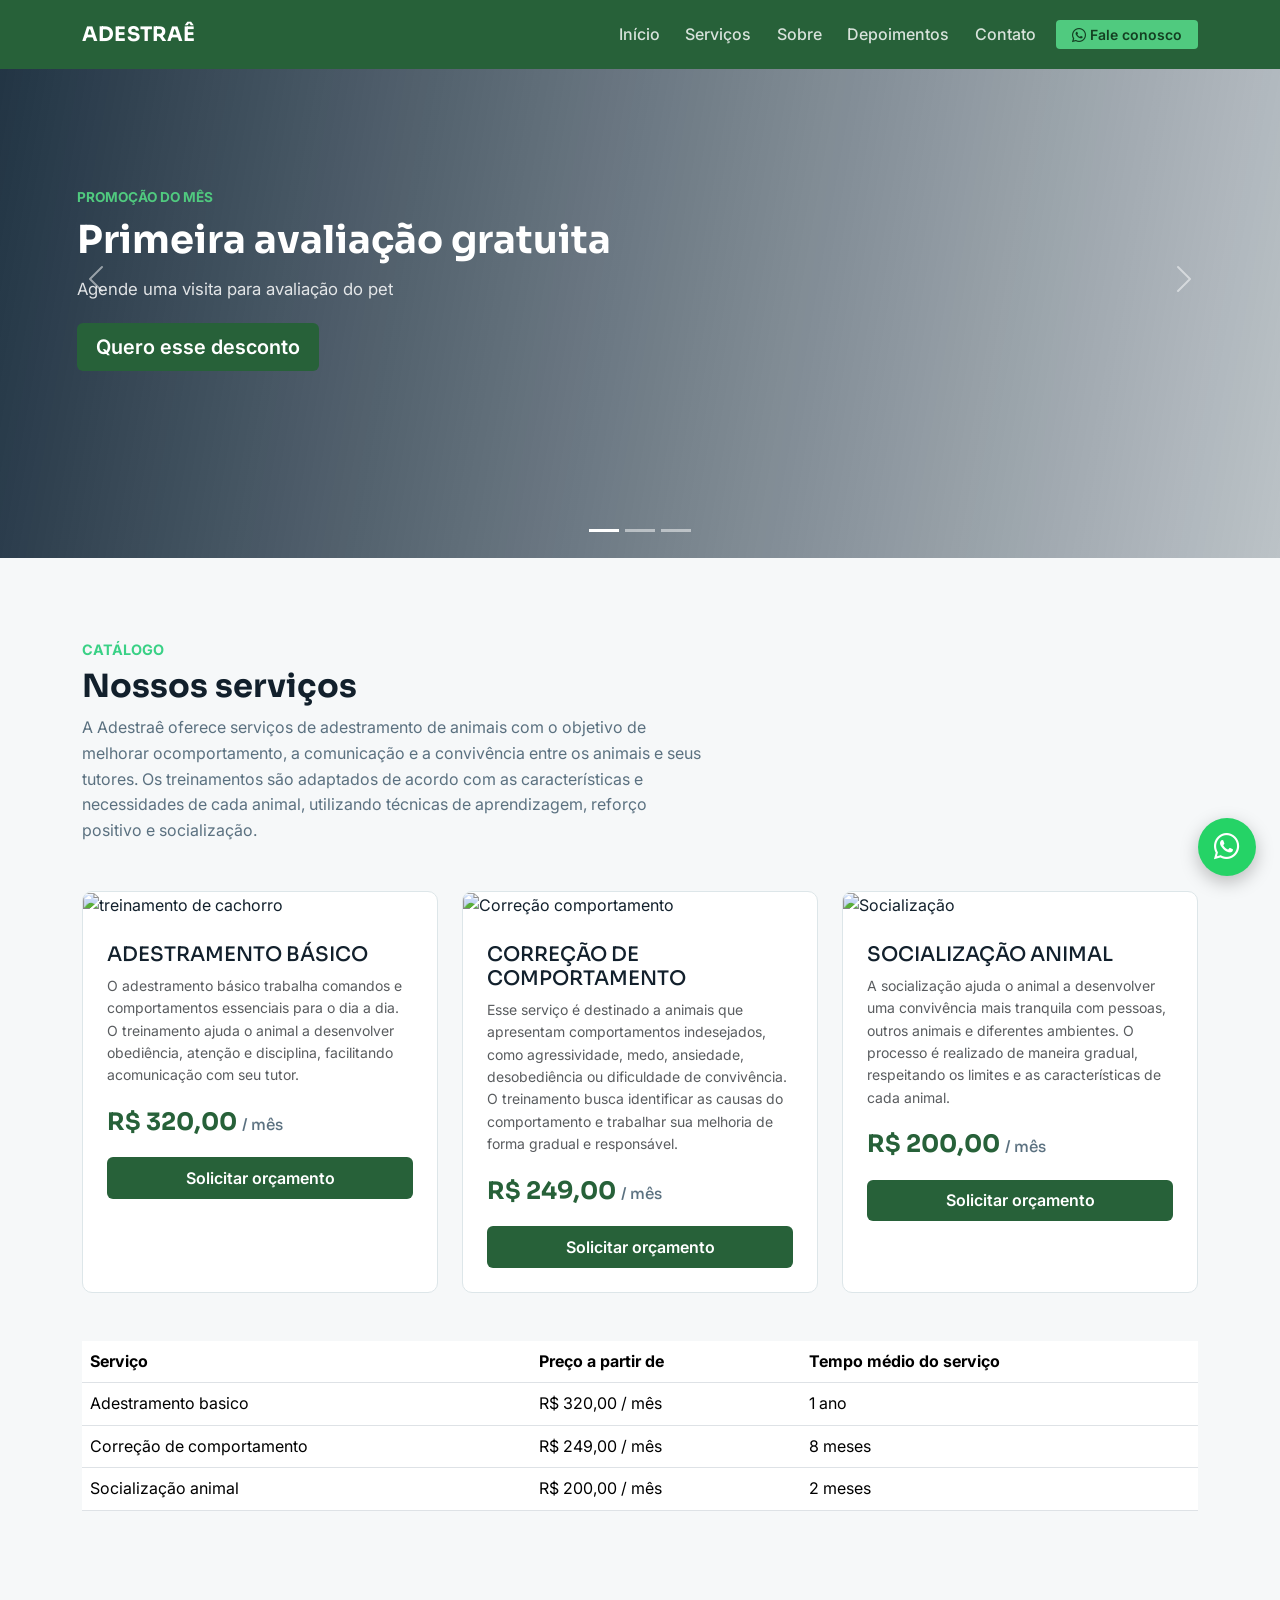
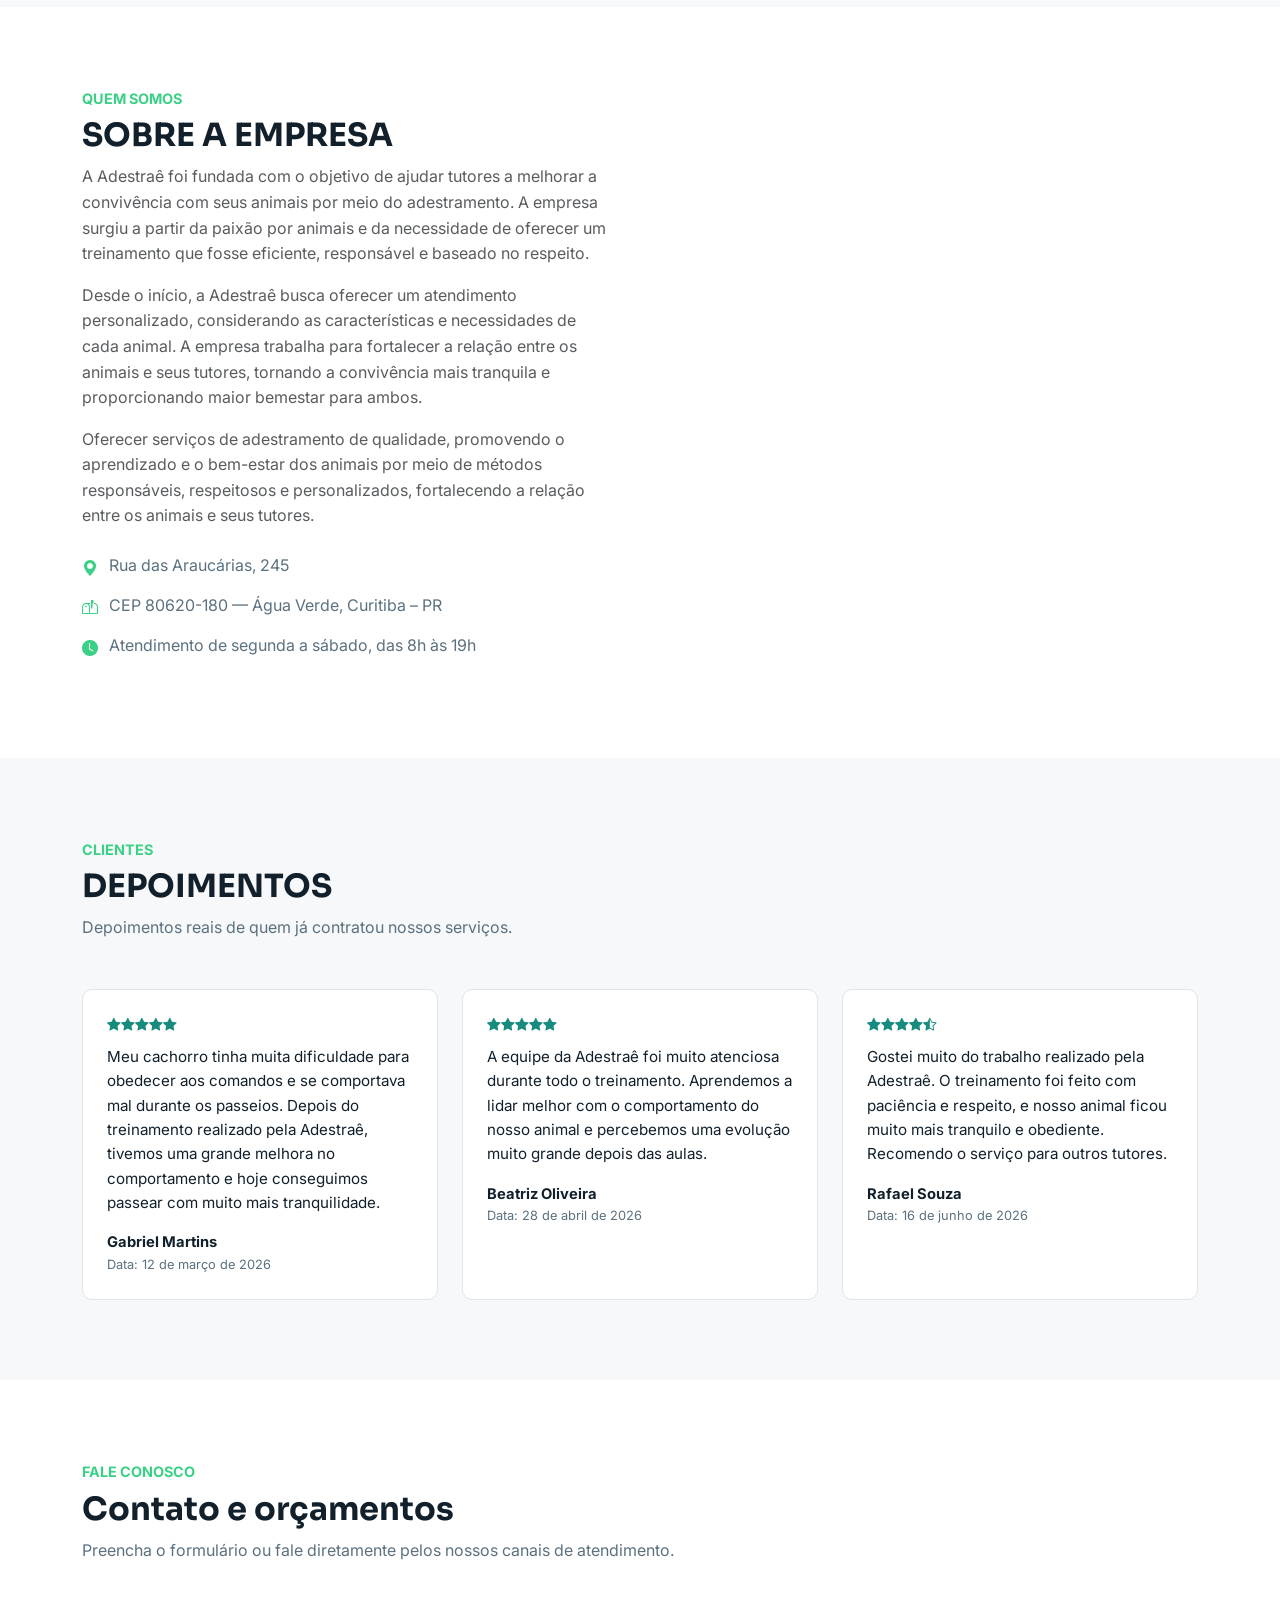
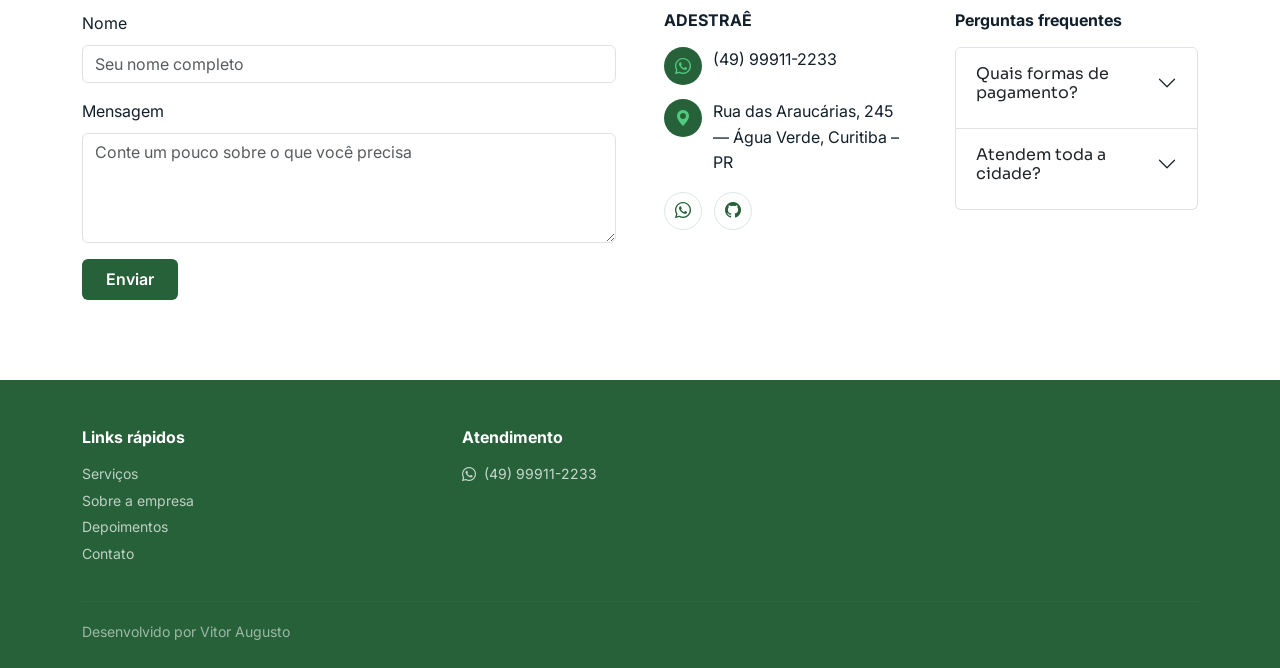
==== index.html @ 9574a6ac "Add files via upload" ====
<!DOCTYPE html>
<html lang="pt-BR">
<head>
<meta charset="UTF-8">
<meta name="viewport" content="width=device-width, initial-scale=1.0">
<title>ADESTRAÊ</title>

<link rel="preconnect" href="https://fonts.googleapis.com">
<link href="https://fonts.googleapis.com/css2?family=Sora:wght@600;700;800&family=Inter:wght@400;500;600;700&display=swap" rel="stylesheet">

<link href="https://cdn.jsdelivr.net/npm/bootstrap@5.3.3/dist/css/bootstrap.min.css" rel="stylesheet">
<link rel="stylesheet" href="https://cdn.jsdelivr.net/npm/bootstrap-icons@1.11.3/font/bootstrap-icons.css">
<link rel="stylesheet" href="style.css">
</head>
<body>

<!-- NAVBAR -->
<nav class="navbar navbar-expand-lg navbar-dark ct-navbar fixed-top">
  <div class="container">
    <a class="navbar-brand" href="index.html#inicio"></span>ADESTRAÊ</a>
    <button class="navbar-toggler" type="button" data-bs-toggle="collapse" data-bs-target="#ctNav">
      <span class="navbar-toggler-icon"></span>
    </button>
    <div class="collapse navbar-collapse" id="ctNav">
      <ul class="navbar-nav ms-auto align-items-lg-center gap-lg-1">
        <li class="nav-item"><a class="nav-link" href="index.html#inicio">Início</a></li>
        <li class="nav-item"><a class="nav-link" href="index.html#servicos">Serviços</a></li>
        <li class="nav-item"><a class="nav-link" href="index.html#sobre">Sobre</a></li>
        <li class="nav-item"><a class="nav-link" href="index.html#depoimentos">Depoimentos</a></li>
        <li class="nav-item"><a class="nav-link" href="index.html#contato">Contato</a></li>
        <li class="nav-item ms-lg-2 mt-2 mt-lg-0">
          <a class="btn btn-whats btn-sm px-3" target="_blank" rel="noopener"
             href="https://wa.me/5549999112233?text=Ol%C3%A1%2C%20vim%20pelo%20site%20e%20gostaria%20de%20um%20or%C3%A7amento">
             <i class="bi bi-whatsapp me-1"></i>Fale conosco
          </a>
        </li>
      </ul>
    </div>
  </div>
</nav>

<!-- CARROSSEL -->
<header id="inicio">
  <div id="ctCarousel" class="carousel slide ct-carousel" data-bs-ride="carousel">
    <div class="carousel-indicators">
      <button type="button" data-bs-target="#ctCarousel" data-bs-slide-to="0" class="active"></button>
      <button type="button" data-bs-target="#ctCarousel" data-bs-slide-to="1"></button>
      <button type="button" data-bs-target="#ctCarousel" data-bs-slide-to="2"></button>
    </div>
    <div class="carousel-inner">
      <div class="carousel-item active" style="background-image:url('imagens/01-promo.jpg');">
        <div class="container">
          <div class="carousel-caption">
            <div class="ct-eyebrow">PROMOÇÃO DO MÊS</div>
            <h2>Primeira avaliação gratuita</h2>
            <p>Agende uma visita para avaliação do pet</p>
            <a href="servico1.html" class="btn btn-ct-primary btn-lg">Quero esse desconto</a>
          </div>
        </div>
      </div>
      <div class="carousel-item" style="background-image:url('imagens/layout2.jpeg');">
        <div class="container">
          <div class="carousel-caption">
            <div class="ct-eyebrow">TREINAMENTO</div>
            <h2>Transforme a convivência com seu cão</h2>
            <p>Treinamento comportamental para cães de todas as idades, com métodos positivos e resultados duradouros.</p>
            <a href="servico2.html" class="btn btn-ct-primary btn-lg">Ver detalhes</a>
          </div>
        </div>
      </div>
      <div class="carousel-item" style="background-image:url('imagens/01-dog.jpeg');">
        <div class="container">
          <div class="carousel-caption">
            <div class="ct-eyebrow">ADESTRAMENTO</div>
            <h2>Cão calmo, dono tranquilo</h2>
            <p>Aulas individuais ou em grupo, no seu ambiente ou no nosso espaço preparado.</p>
            <a href="servico3.html" class="btn btn-ct-primary btn-lg">Agendar manutenção</a>
          </div>
        </div>
      </div>
    </div>
    <button class="carousel-control-prev" type="button" data-bs-target="#ctCarousel" data-bs-slide="prev">
      <span class="carousel-control-prev-icon"></span>
    </button>
    <button class="carousel-control-next" type="button" data-bs-target="#ctCarousel" data-bs-slide="next">
      <span class="carousel-control-next-icon"></span>
    </button>
  </div>
</header>

<!-- SERVIÇOS -->
<section id="servicos" class="ct-section">
  <div class="container">
    <div class="ct-kicker">CATÁLOGO</div>
    <h2>Nossos serviços</h2>
    <p class="ct-lead mb-5">A Adestraê oferece serviços de adestramento de animais com o objetivo de melhorar ocomportamento, a comunicação e a convivência entre os animais e seus tutores. Os treinamentos são adaptados de acordo com as características e necessidades de cada animal, utilizando técnicas de aprendizagem, reforço positivo e socialização.
                        </p>

    <div class="row g-4">
      <div class="col-md-4">
        <div class="ct-service-card">
          <img src="imagens/Imagem4 (1).jpg" alt="treinamento de cachorro">
          <div class="card-body">
            <h3 class="h5">ADESTRAMENTO BÁSICO</h3>
            <p class="text-muted small">O adestramento básico trabalha comandos e comportamentos essenciais para o dia a dia. O treinamento ajuda o animal a desenvolver obediência, atenção e disciplina, facilitando acomunicação com seu tutor.</p>
            <div class="ct-price mb-3">R$ 320,00 <small>/ mês</small></div>
            <a href="servico1.html" class="btn btn-ct-primary w-100">Solicitar orçamento</a>
          </div>
        </div>
      </div>

      <div class="col-md-4">
        <div class="ct-service-card">
          <img src="imagens/01-Imagem9.jpg" alt="Correção comportamento">
          <div class="card-body">
            <h3 class="h5">CORREÇÃO DE COMPORTAMENTO</h3>
            <p class="text-muted small">Esse serviço é destinado a animais que apresentam comportamentos indesejados, como agressividade, medo, ansiedade, desobediência ou dificuldade de convivência. O treinamento busca identificar as causas do comportamento e trabalhar sua melhoria de forma gradual e responsável.</p>
            <div class="ct-price mb-3">R$ 249,00 <small>/ mês</small></div>
            <a href="servico2.html" class="btn btn-ct-primary w-100">Solicitar orçamento</a>
          </div>
        </div>
      </div>

      <div class="col-md-4">
        <div class="ct-service-card">
          <img src="imagens/01-Imagem5.jpg" alt="Socialização">
          <div class="card-body">
            <h3 class="h5">SOCIALIZAÇÃO ANIMAL</h3>
            <p class="text-muted small">A socialização ajuda o animal a desenvolver uma convivência mais tranquila com pessoas, outros animais e diferentes ambientes. O processo é realizado de maneira gradual, respeitando os limites e as características de cada animal.</p>
            <div class="ct-price mb-3">R$ 200,00 <small>/ mês</small></div>
            <a href="servico3.html" class="btn btn-ct-primary w-100">Solicitar orçamento</a>
          </div>
        </div>
      </div>
    </div>

    <!-- PREÇOS -->
    <div class="table-responsive mt-5">
      <table class="table ct-table align-middle">
        <thead>
          <tr>
            <th>Serviço</th>
            <th>Preço a partir de</th>
            <th>Tempo médio do serviço</th>
          </tr>
        </thead>
        <tbody>
          <tr>
            <td>Adestramento basico</td>
            <td>R$ 320,00 / mês</td>
            <td>1 ano</td>
          </tr>
          <tr>
            <td>Correção de comportamento</td>
            <td>R$ 249,00 / mês</td>
            <td>8 meses</td>
          </tr>
          <tr>
            <td>Socialização animal</td>
            <td>R$ 200,00 / mês</td>
            <td>2 meses</td>

          </tr>
        </tbody>
      </table>
    </div>
  </div>
</section>

<!-- SOBRE -->
<section id="sobre" class="ct-section ct-section-alt">
  <div class="container">
    <div class="row g-5 align-items-center">
      <div class="col-lg-6">
        <div class="ct-kicker">QUEM SOMOS</div>
        <h2>SOBRE A EMPRESA</h2>
        <p class="text-muted">A Adestraê foi fundada com o objetivo de ajudar tutores a melhorar a convivência com seus animais por meio do adestramento. A empresa surgiu a partir da paixão por animais e da necessidade de oferecer um treinamento que fosse eficiente, responsável e baseado no respeito.</p>
        <p class="text-muted">Desde o início, a Adestraê busca oferecer um atendimento personalizado, considerando as características e necessidades de cada animal. A empresa trabalha para fortalecer a relação entre os animais e seus tutores, tornando a convivência mais tranquila e proporcionando maior bemestar para ambos.</p>
        <p class="text-muted">Oferecer serviços de adestramento de qualidade, promovendo o aprendizado e o bem-estar dos animais por meio de métodos responsáveis, respeitosos e personalizados, fortalecendo a relação entre os animais e seus tutores.</p>

        <ul class="list-unstyled ct-about-list mt-4">
          <li><i class="bi bi-geo-alt-fill"></i> <span>Rua das Araucárias, 245</span></li>
          <li><i class="bi bi-mailbox-flag"></i> <span>CEP 80620-180 — Água Verde, Curitiba – PR</span></li>
          <li><i class="bi bi-clock-fill"></i> <span>Atendimento de segunda a sábado, das 8h às 19h</span></li>
        </ul>
      </div>
      <div class="col-lg-6">
        <div class="ct-map">
          <iframe
            src="https://www.google.com/maps/embed?pb=!1m17!1m12!1m3!1d1887.4774187269325!2d-49.28646958936481!3d-25.454537708372534!2m3!1f0!2f0!3f0!3m2!1i1024!2i768!4f13.1!3m2!1m1!2s!5e1!3m2!1spt-BR!2sbr!4v1789045581484!5m2!1spt-BR!2sbr"
            allowfullscreen="" loading="lazy" referrerpolicy="no-referrer-when-downgrade"
            title="Localização da ConectaTech no Google Maps"></iframe>
        </div>
      </div>
    </div>
  </div>
</section>

<!-- DEPOIMENTOS -->
<section id="depoimentos" class="ct-section">
  <div class="container">
    <div class="ct-kicker">CLIENTES</div>
    <h2>DEPOIMENTOS</h2>
    <p class="ct-lead mb-5">Depoimentos reais de quem já contratou nossos serviços.</p>

    <div class="row g-4">
      <div class="col-md-4">
        <div class="ct-testimonial">
          <div class="stars"><i class="bi bi-star-fill"></i><i class="bi bi-star-fill"></i><i class="bi bi-star-fill"></i><i class="bi bi-star-fill"></i><i class="bi bi-star-fill"></i></div>
          <p class="ct-quote">Meu cachorro tinha muita dificuldade para obedecer aos comandos e se comportava mal durante os passeios. Depois do treinamento realizado pela Adestraê, tivemos uma grande melhora no comportamento e hoje conseguimos passear com muito mais tranquilidade.</p>
          <div class="d-flex align-items-center gap-2 mt-3">
            <div><div class="ct-name">Gabriel Martins</div><div class="ct-role">Data: 12 de março de 2026</div></div>
          </div>
        </div>
      </div>
      <div class="col-md-4">
        <div class="ct-testimonial">
          <div class="stars"><i class="bi bi-star-fill"></i><i class="bi bi-star-fill"></i><i class="bi bi-star-fill"></i><i class="bi bi-star-fill"></i><i class="bi bi-star-fill"></i></div>
          <p class="ct-quote">A equipe da Adestraê foi muito atenciosa durante todo o treinamento. Aprendemos a lidar melhor com o comportamento do nosso animal e percebemos uma evolução muito grande depois das aulas.</p>
          <div class="d-flex align-items-center gap-2 mt-3">
            <div><div class="ct-name">Beatriz Oliveira</div><div class="ct-role">Data: 28 de abril de 2026</div></div>
          </div>
        </div>
      </div>
      <div class="col-md-4">
        <div class="ct-testimonial">
          <div class="stars"><i class="bi bi-star-fill"></i><i class="bi bi-star-fill"></i><i class="bi bi-star-fill"></i><i class="bi bi-star-fill"></i><i class="bi bi-star-half"></i></div>
          <p class="ct-quote">Gostei muito do trabalho realizado pela Adestraê. O treinamento foi feito com paciência e  respeito, e nosso animal ficou muito mais tranquilo e obediente. Recomendo o serviço para outros tutores.</p>
          <div class="d-flex align-items-center gap-2 mt-3">
            <div><div class="ct-name">Rafael Souza</div><div class="ct-role">Data: 16 de junho de 2026</div></div>
          </div>
        </div>
      </div>
</section>

<!-- CONTATO -->
<section id="contato" class="ct-section ct-section-alt">
  <div class="container">
    <div class="ct-kicker">FALE CONOSCO</div>
    <h2>Contato e orçamentos</h2>
    <p class="ct-lead mb-5">Preencha o formulário ou fale diretamente pelos nossos canais de atendimento.</p>

    <div class="row g-5">
      <div class="col-lg-6">
        <form onsubmit="event.preventDefault(); alert('Mensagem enviada! Em breve entraremos em contato.'); this.reset();">
          <div class="mb-3">
            <label for="contatoNome" class="form-label">Nome</label>
            <input type="text" class="form-control" id="contatoNome" placeholder="Seu nome completo" required>
          </div>
          <div class="mb-3">
            <label for="contatoMensagem" class="form-label">Mensagem</label>
            <textarea class="form-control" id="contatoMensagem" rows="4" placeholder="Conte um pouco sobre o que você precisa" required></textarea>
          </div>
          <button type="submit" class="btn btn-ct-primary px-4">Enviar</button>
        </form>
      </div>

      <div class="col-lg-3">
        <h6 class="fw-bold mb-3">ADESTRAÊ</h6>
        <ul class="list-unstyled ct-contact-info">
          <li><i class="bi bi-whatsapp"></i><span>(49) 99911-2233</span></li>
          <li><i class="bi bi-geo-alt-fill"></i><span>Rua das Araucárias, 245 — Água Verde, Curitiba – PR</span></li>
        </ul>
        <div class="ct-social mt-3">
          <a href="https://wa.me/5549999112233" target="_blank" rel="noopener" aria-label="WhatsApp"><i class="bi bi-whatsapp"></i></a>
          <a href="https://github.com/vitorsaugo" target="_blank" rel="noopener" aria-label="GitHub"><i class="bi bi-github"></i></a>
        </div>
      </div>

      <div class="col-lg-3">
        <h6 class="fw-bold mb-3">Perguntas frequentes</h6>
        <div class="accordion ct-accordion" id="faqAccordion">
          <div class="accordion-item">
            <h2 class="accordion-header">
              <button class="accordion-button collapsed" type="button" data-bs-toggle="collapse" data-bs-target="#faq1">
                Quais formas de pagamento?
              </button>
            </h2>
            <div id="faq1" class="accordion-collapse collapse" data-bs-parent="#faqAccordion">
              <div class="accordion-body small">Aceitamos Pix, cartão de débito/crédito e dinheiro.</div>
            </div>
          </div>
          <div class="accordion-item">
            <h2 class="accordion-header">
              <button class="accordion-button collapsed" type="button" data-bs-toggle="collapse" data-bs-target="#faq2">
                Atendem toda a cidade?
              </button>
            </h2>
            <div id="faq2" class="accordion-collapse collapse" data-bs-parent="#faqAccordion">
              <div class="accordion-body small">Atendemos Parana e cidades vizinhas em um raio de até 40 km.</div>
            </div>
          </div>
            </div>
          </div>
        </div>
      </div>
    </div>
  </div>
</section>

<!-- RODAPÉ -->
<footer class="ct-footer">
  <div class="container">
    <div class="row g-4">
      <div class="col-md-4">
        <h6>Links rápidos</h6>
        <p class="small mb-1"><a href="index.html#servicos">Serviços</a></p>
        <p class="small mb-1"><a href="index.html#sobre">Sobre a empresa</a></p>
        <p class="small mb-1"><a href="index.html#depoimentos">Depoimentos</a></p>
        <p class="small mb-1"><a href="index.html#contato">Contato</a></p>
      </div>
      <div class="col-md-4">
        <h6>Atendimento</h6>
        <p class="small mb-1"><i class="bi bi-whatsapp me-2"></i>(49) 99911-2233</p>
      </div>
    </div>
    <hr>
    <div class="d-flex flex-column flex-md-row justify-content-between ct-dev">
      <span>Desenvolvido por Vitor Augusto</span>
    </div>
  </div>
</footer>

<!-- Botão WhatsApp -->
<a class="ct-whats-float" target="_blank" rel="noopener"
   href="https://wa.me/5549999112233?text=Ol%C3%A1%2C%20vim%20pelo%20site%20e%20gostaria%20de%20um%20or%C3%A7amento"
   aria-label="Conversar no WhatsApp">
  <i class="bi bi-whatsapp"></i>
</a>

<script src="https://cdn.jsdelivr.net/npm/bootstrap@5.3.3/dist/js/bootstrap.bundle.min.js"></script>
</body>
</html>
---- style.css ----
/* ===================================================================
   ConectaTech — folha de estilos própria
   Paleta: navy profundo + teal de sinal + âmbar de destaque
   Tipografia: Sora (títulos, geométrica/técnica) + Inter (texto)
=================================================================== */

:root {
  --ct-navy: #276139;
  --ct-navy-2: #123049;
  --ct-teal: #50ca7f;
  --ct-teal-dark: #3ad186;
  --ct-amber: #178C7E;
  --ct-bg: #F6F8F9;
  --ct-ink: #12202C;
  --ct-muted: #5B7180;
  --ct-line: #DDE6E9;
  --ct-radius: 10px;
}

* { scroll-behavior: smooth; }

body {
  font-family: 'Inter', system-ui, sans-serif;
  color: var(--ct-ink);
  background-color: var(--ct-bg);
  line-height: 1.6;
}

h1, h2, h3, h4, .ct-brand, .navbar-brand {
  font-family: 'Sora', system-ui, sans-serif;
}

a { color: var(--ct-teal-dark); }
a:hover { color: var(--ct-teal); }

.ct-container-narrow {
  max-width: 720px;
}

/* ---------- Navbar ---------- */
.ct-navbar {
  background-color: var(--ct-navy);
  padding-top: .85rem;
  padding-bottom: .85rem;
}

.ct-navbar .navbar-brand {
  font-weight: 700;
  color: #fff;
  letter-spacing: .2px;
  font-size: 1.25rem;
}

.ct-navbar .navbar-brand span { color: var(--ct-teal); }

.ct-navbar .nav-link {
  color: rgba(255,255,255,.82);
  font-weight: 500;
  margin-left: .35rem;
}

.ct-navbar .nav-link:hover,
.ct-navbar .nav-link:focus {
  color: #fff;
}

.ct-navbar .btn-whats {
  background-color: var(--ct-teal);
  color:#143f22;
  font-weight: 600;
  border: none;
}

.ct-navbar .btn-whats:hover {
  background-color: var(--ct-amber);
  color:#3ad186;
}


/* ---------- Carousel ---------- */
.ct-carousel .carousel-item {
  height: 62vh;
  min-height: 380px;
  background-size: cover;
  background-position: center;
  position: relative;
}

.ct-carousel .carousel-item::after {
  content: "";
  position: absolute;
  inset: 0;
  background: linear-gradient(100deg, rgba(14,34,51,.92) 0%, rgba(14,34,51,.55) 55%, rgba(14,34,51,.25) 100%);
}

.ct-carousel .carousel-caption {
  text-align: left;
  left: 6%;
  right: auto;
  bottom: auto;
  top: 50%;
  transform: translateY(-50%);
  max-width: 560px;
  z-index: 2;
}

.ct-carousel .carousel-caption .ct-eyebrow {
  color: var(--ct-teal);
  font-weight: 700;
  font-size: .85rem;
  margin-bottom: .5rem;
}

.ct-carousel .carousel-caption h2 {
  font-size: 2.4rem;
  font-weight: 700;
  color: #fff;
  margin-bottom: .8rem;
}

.ct-carousel .carousel-caption p {
  color: rgba(255,255,255,.85);
  font-size: 1.05rem;
  margin-bottom: 1.3rem;
}

/* ---------- Sections ---------- */
.ct-section { padding: 5rem 0; }
.ct-section-alt { background-color: #fff; }

.ct-kicker {
  color: var(--ct-teal-dark);
  font-weight: 700;
  font-size: .9rem;
  margin-bottom: .4rem;
}

.ct-section h2 {
  font-weight: 700;
  font-size: 2rem;
  margin-bottom: .6rem;
}

.ct-section .ct-lead {
  color: var(--ct-muted);
  max-width: 620px;
}

/* ---------- Serviços ---------- */
.ct-service-card {
  border: 1px solid var(--ct-line);
  border-radius: var(--ct-radius);
  overflow: hidden;
  background: #fff;
  height: 100%;
}

.ct-service-card img { height: 210px; object-fit: cover; width: 100%; }

.ct-service-card .card-body { padding: 1.5rem; }

.ct-service-card .ct-price {
  font-family: 'Sora', sans-serif;
  font-size: 1.5rem;
  font-weight: 700;
  color: var(--ct-navy);
}

.ct-service-card .ct-price small {
  font-size: .95rem;
  font-weight: 500;
  color: var(--ct-muted);
}

.btn-ct-primary {
  background-color: var(--ct-navy);
  color: #fff;
  font-weight: 600;
  border: none;
  border-radius: 6px;
  padding: .55rem 1.2rem;
}

.btn-ct-primary:hover { background-color: var(--ct-teal-dark); color: #fff; }

.btn-ct-outline {
  border: 1.5px solid var(--ct-navy);
  color: var(--ct-navy);
  font-weight: 600;
  border-radius: 6px;
}

.btn-ct-outline:hover { background-color: var(--ct-navy); color: #fff; }

/* ---------- Pricing table ---------- */
.ct-table thead { background-color: var(--ct-navy); color: #fff; }
.ct-table td, .ct-table th { vertical-align: middle; }

/* ---------- About ---------- */
.ct-about-list li {
  display: flex;
  gap: .7rem;
  margin-bottom: .7rem;
  color: var(--ct-muted);
}

.ct-about-list i { color: var(--ct-teal-dark); margin-top: .2rem; }

.ct-map iframe {
  width: 100%;
  height: 320px;
  border: 0;
  border-radius: var(--ct-radius);
}

/* ---------- Testimonials ---------- */
.ct-testimonial {
  background: #fff;
  border: 1px solid var(--ct-line);
  border-radius: var(--ct-radius);
  padding: 1.5rem;
  height: 100%;
}

.ct-testimonial .stars { color: var(--ct-amber); font-size: .85rem; margin-bottom: .6rem; }

.ct-testimonial img {
  width: 46px; height: 46px; border-radius: 50%; object-fit: cover;
}

.ct-testimonial p.ct-quote {
  color: var(--ct-ink);
  font-size: .95rem;
  min-height: 90px;
}

.ct-testimonial .ct-name { font-weight: 700; font-size: .92rem; }
.ct-testimonial .ct-role { color: var(--ct-muted); font-size: .8rem; }

/* ---------- Contact ---------- */
.ct-contact-info li {
  display: flex;
  gap: .7rem;
  margin-bottom: .9rem;
}

.ct-contact-info i {
  color: var(--ct-teal);
  background: var(--ct-navy);
  width: 38px; height: 38px;
  border-radius: 50%;
  display: flex; align-items: center; justify-content: center;
  flex-shrink: 0;
}

.ct-social a {
  display: inline-flex; align-items: center; justify-content: center;
  width: 38px; height: 38px;
  border-radius: 50%;
  border: 1.5px solid var(--ct-line);
  color: var(--ct-navy);
  margin-right: .5rem;
}

.ct-social a:hover { background-color: var(--ct-navy); color: #fff; border-color: var(--ct-navy); }

.ct-accordion .accordion-button:not(.collapsed) {
  background-color: rgba(33,184,166,.1);
  color: var(--ct-navy);
}

.ct-accordion .accordion-button:focus { box-shadow: none; }

/* ---------- Footer ---------- */
.ct-footer {
  background-color: var(--ct-navy);
  color: rgba(255,255,255,.75);
  padding: 3rem 0 1.5rem;
}

.ct-footer h6 { color: #fff; font-weight: 700; margin-bottom: 1rem; }
.ct-footer a { color: rgba(255,255,255,.7); text-decoration: none; }
.ct-footer a:hover { color: var(--ct-teal); }
.ct-footer hr { border-color: rgba(255,255,255,.12); margin: 2rem 0 1.2rem; }
.ct-footer .ct-dev { font-size: .88rem; color: rgba(255,255,255,.55); }

/* ---------- WhatsApp float button ---------- */
.ct-whats-float {
  position: fixed;
  bottom: 24px;
  right: 24px;
  width: 58px;
  height: 58px;
  border-radius: 50%;
  background-color: #25D366;
  display: flex;
  align-items: center;
  justify-content: center;
  color: #fff;
  font-size: 1.6rem;
  box-shadow: 0 6px 18px rgba(0,0,0,.25);
  z-index: 1050;
}

.ct-whats-float:hover { color: #fff; transform: translateY(-2px); }

/* ---------- Service detail pages ---------- */
.ct-service-hero {
  background-color: var(--ct-navy);
  color: #fff;
  padding: 3rem 0 2.2rem;
}

.ct-service-hero .breadcrumb { --bs-breadcrumb-divider-color: rgba(255,255,255,.5); }
.ct-service-hero .breadcrumb a { color: rgba(255,255,255,.7); }
.ct-service-hero .breadcrumb-item.active { color: rgba(255,255,255,.9); }

.ct-detail-photos img {
  width: 100%;
  height: 280px;
  object-fit: cover;
  border-radius: var(--ct-radius);
}

.ct-info-table th { width: 45%; color: var(--ct-muted); font-weight: 600; background-color: #fafcfc; }

.ratio-video {
  border-radius: var(--ct-radius);
  overflow: hidden;
}

@media (max-width: 768px) {
  .ct-carousel .carousel-item { height: 72vh; }
  .ct-carousel .carousel-caption h2 { font-size: 1.7rem; }
  .ct-section { padding: 3.2rem 0; }
}
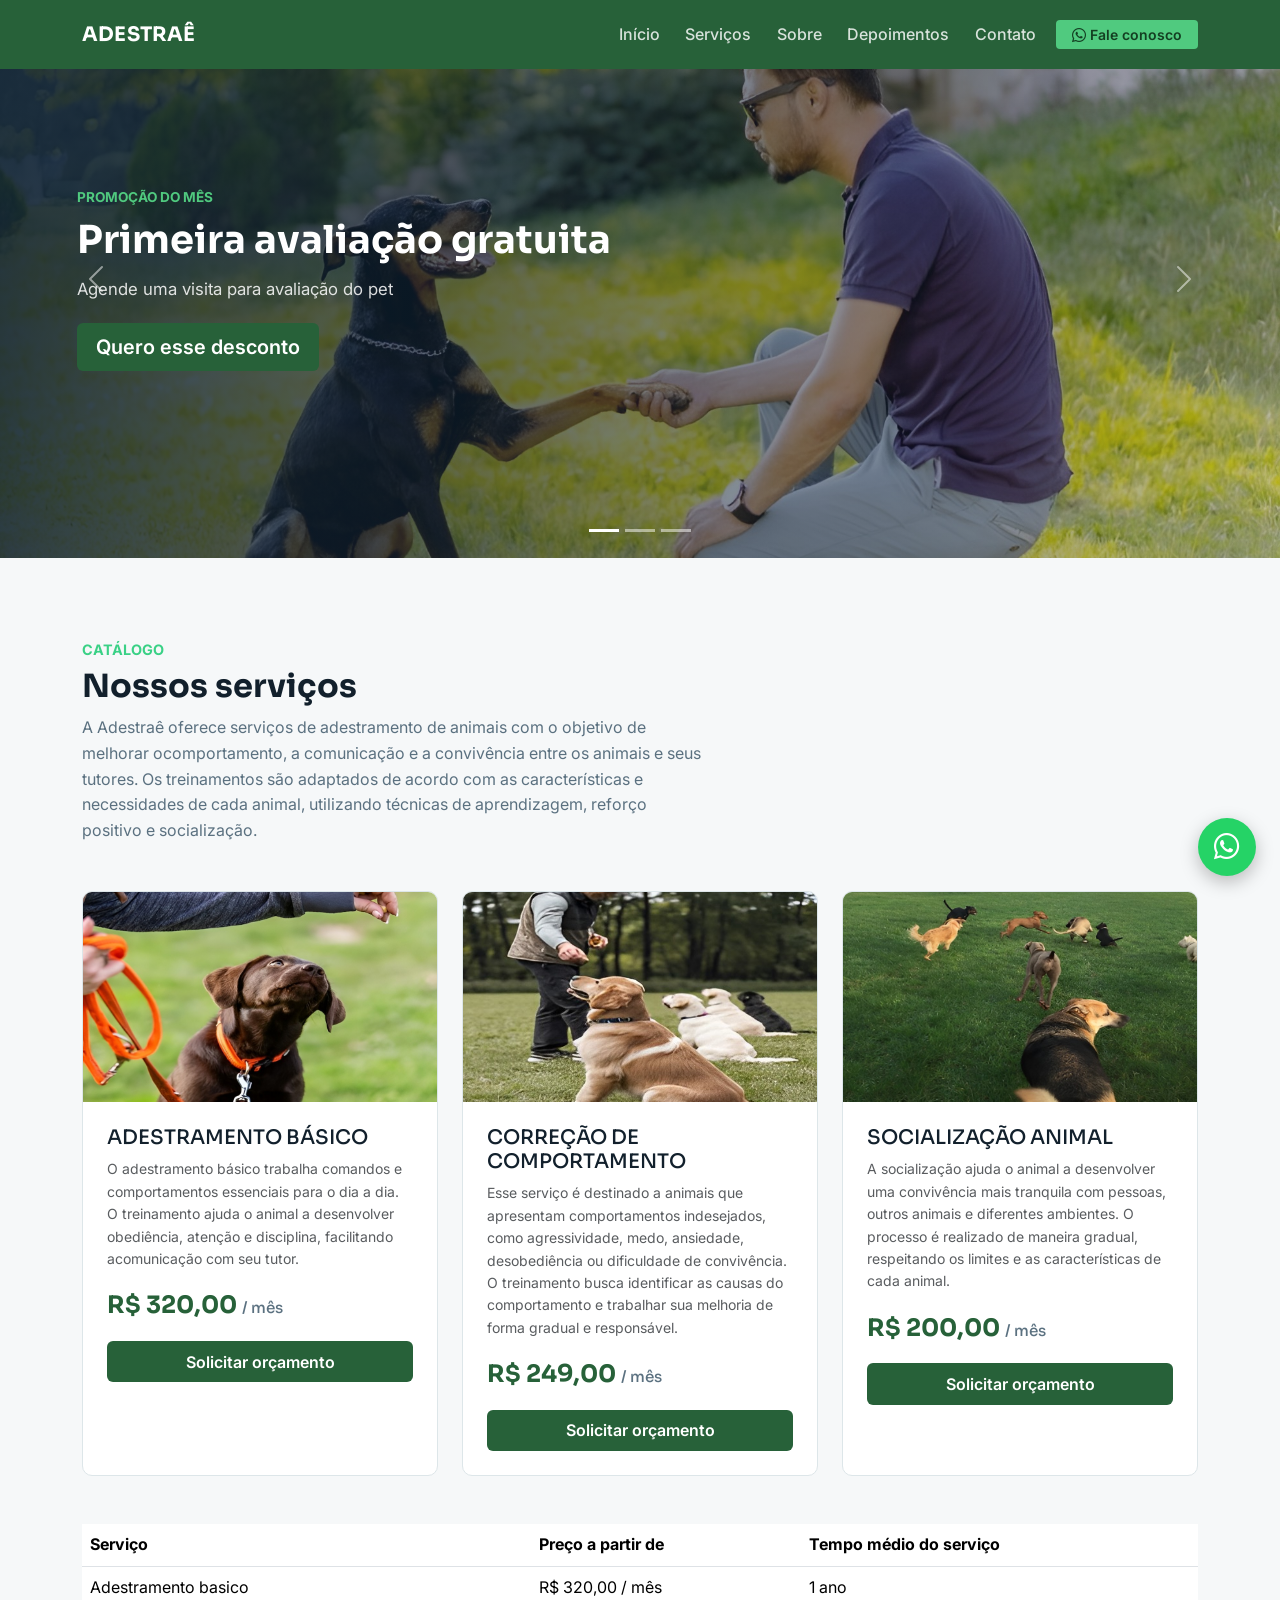
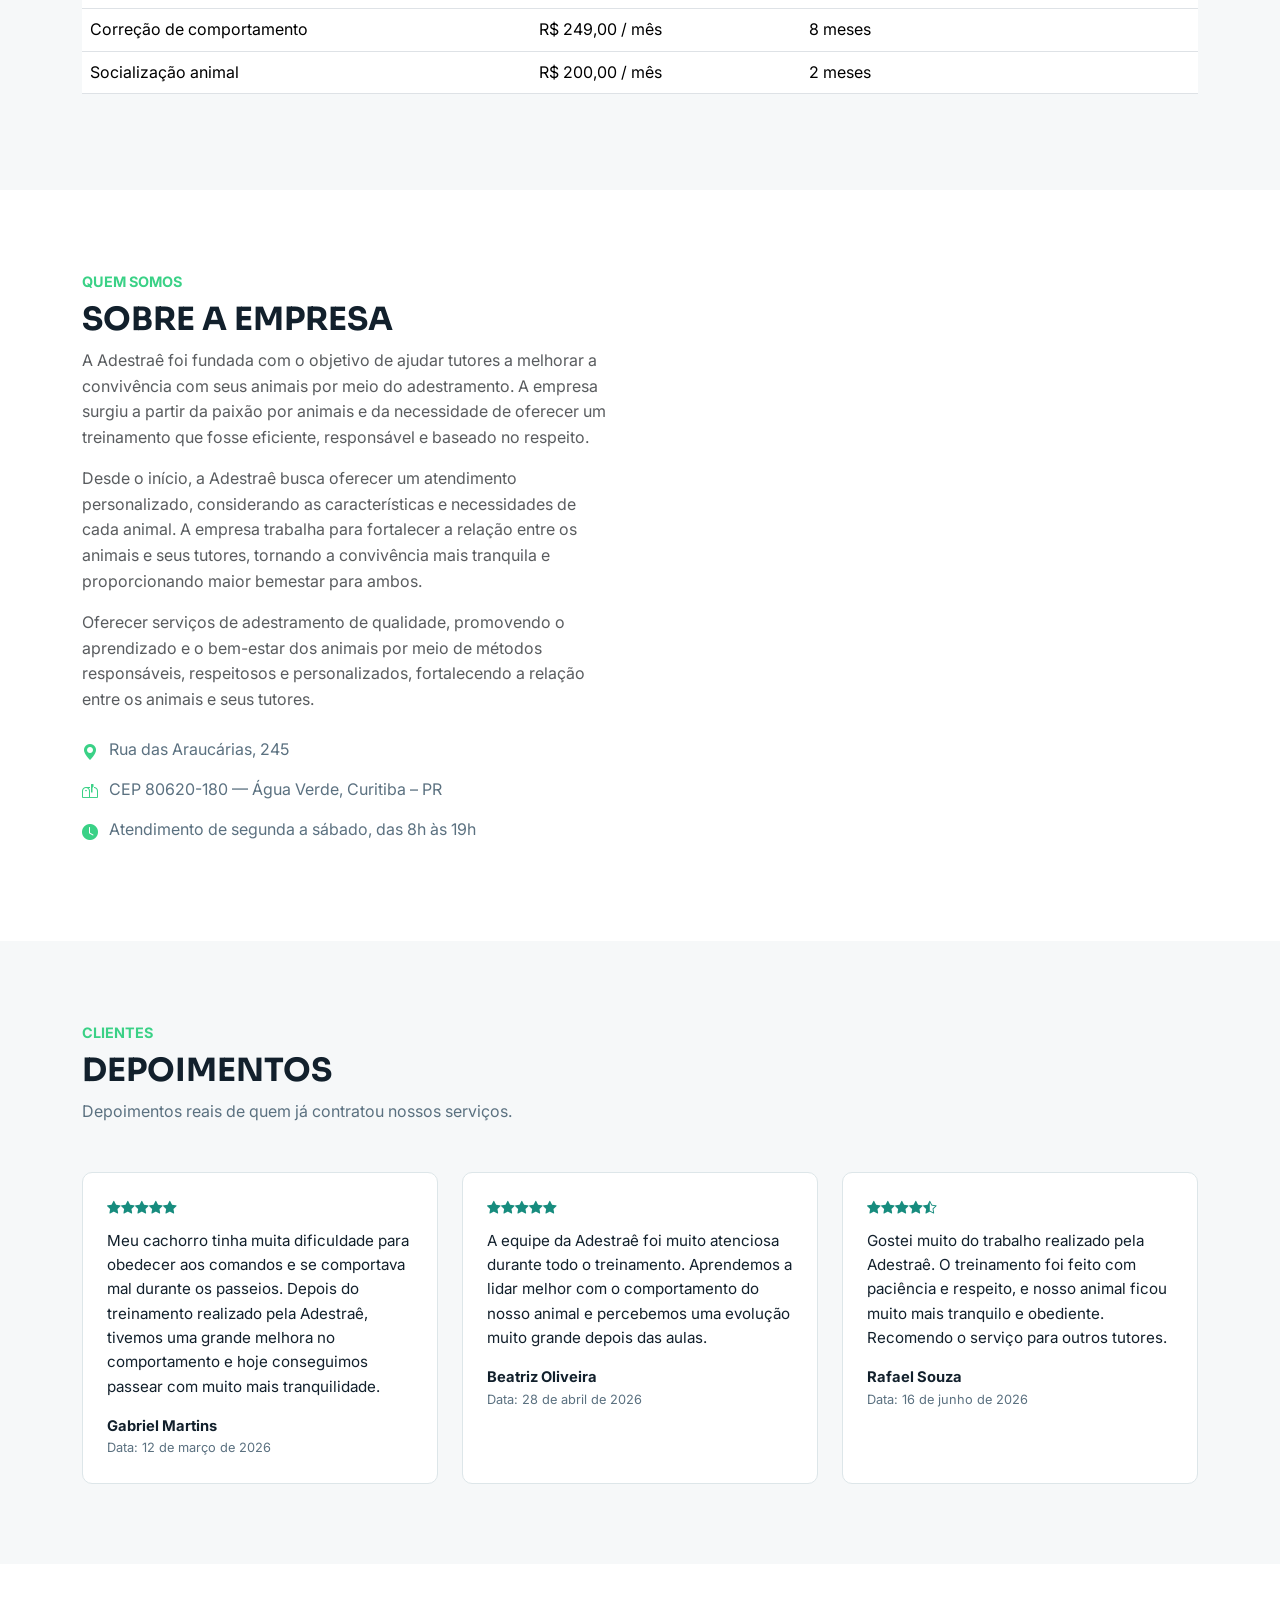
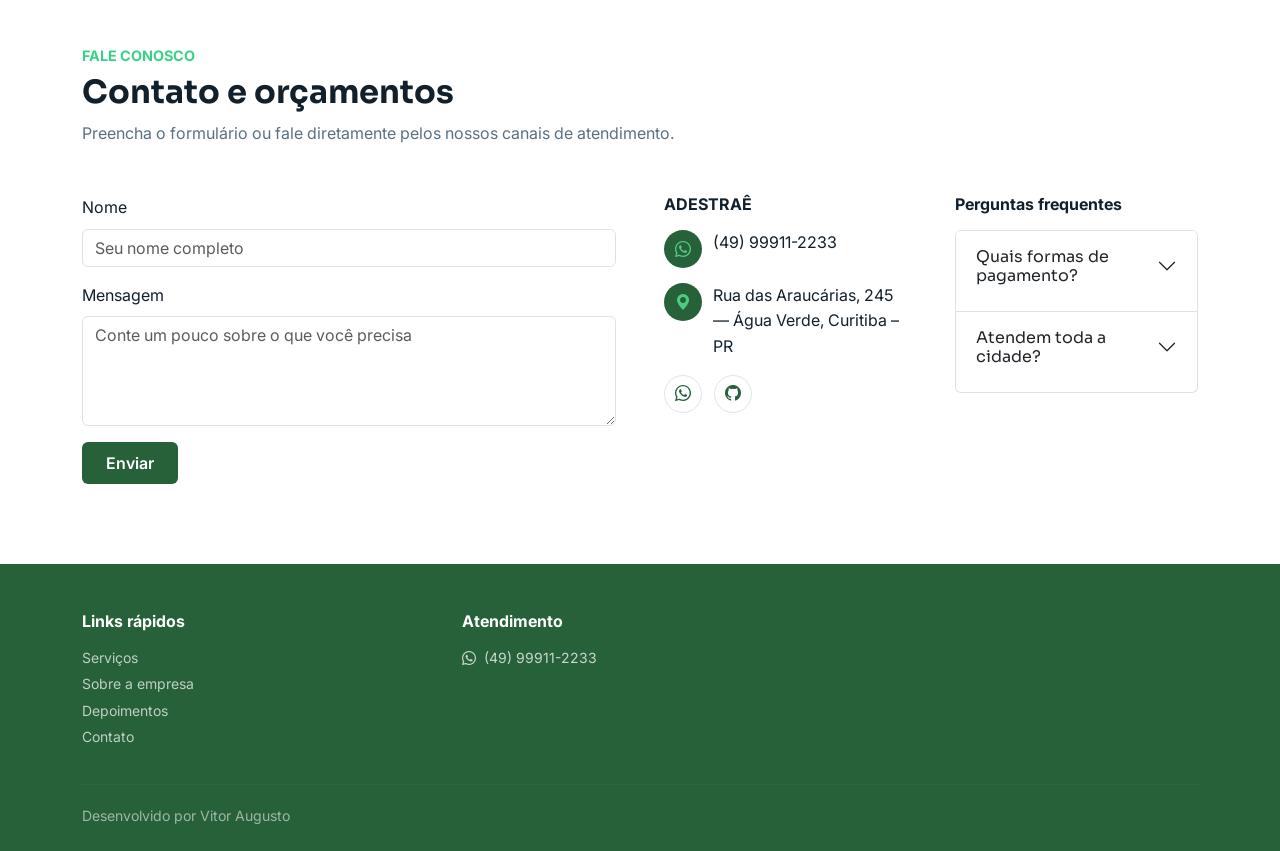
==== commit 6dabc351: "alterado numeros e layout de orçamento" ====
--- a/index.html
+++ b/index.html
@@ -30,7 +30,7 @@
         <li class="nav-item"><a class="nav-link" href="index.html#contato">Contato</a></li>
         <li class="nav-item ms-lg-2 mt-2 mt-lg-0">
           <a class="btn btn-whats btn-sm px-3" target="_blank" rel="noopener"
-             href="https://wa.me/5549999112233?text=Ol%C3%A1%2C%20vim%20pelo%20site%20e%20gostaria%20de%20um%20or%C3%A7amento">
+             href="https://wa.me/5549999425934?text=eu%20quero%20um%20or%C3%A7amento">
              <i class="bi bi-whatsapp me-1"></i>Fale conosco
           </a>
         </li>
@@ -262,7 +262,7 @@
           <li><i class="bi bi-geo-alt-fill"></i><span>Rua das Araucárias, 245 — Água Verde, Curitiba – PR</span></li>
         </ul>
         <div class="ct-social mt-3">
-          <a href="https://wa.me/5549999112233" target="_blank" rel="noopener" aria-label="WhatsApp"><i class="bi bi-whatsapp"></i></a>
+          <a href="https://wa.me/5549999425934" target="_blank" rel="noopener" aria-label="WhatsApp"><i class="bi bi-whatsapp"></i></a>
           <a href="https://github.com/vitorsaugo" target="_blank" rel="noopener" aria-label="GitHub"><i class="bi bi-github"></i></a>
         </div>
       </div>
@@ -323,7 +323,7 @@
 
 <!-- Botão WhatsApp -->
 <a class="ct-whats-float" target="_blank" rel="noopener"
-   href="https://wa.me/5549999112233?text=Ol%C3%A1%2C%20vim%20pelo%20site%20e%20gostaria%20de%20um%20or%C3%A7amento"
+   href="https://wa.me/5549999425934?text=eu%20quero%20um%20or%C3%A7amento"
    aria-label="Conversar no WhatsApp">
   <i class="bi bi-whatsapp"></i>
 </a>
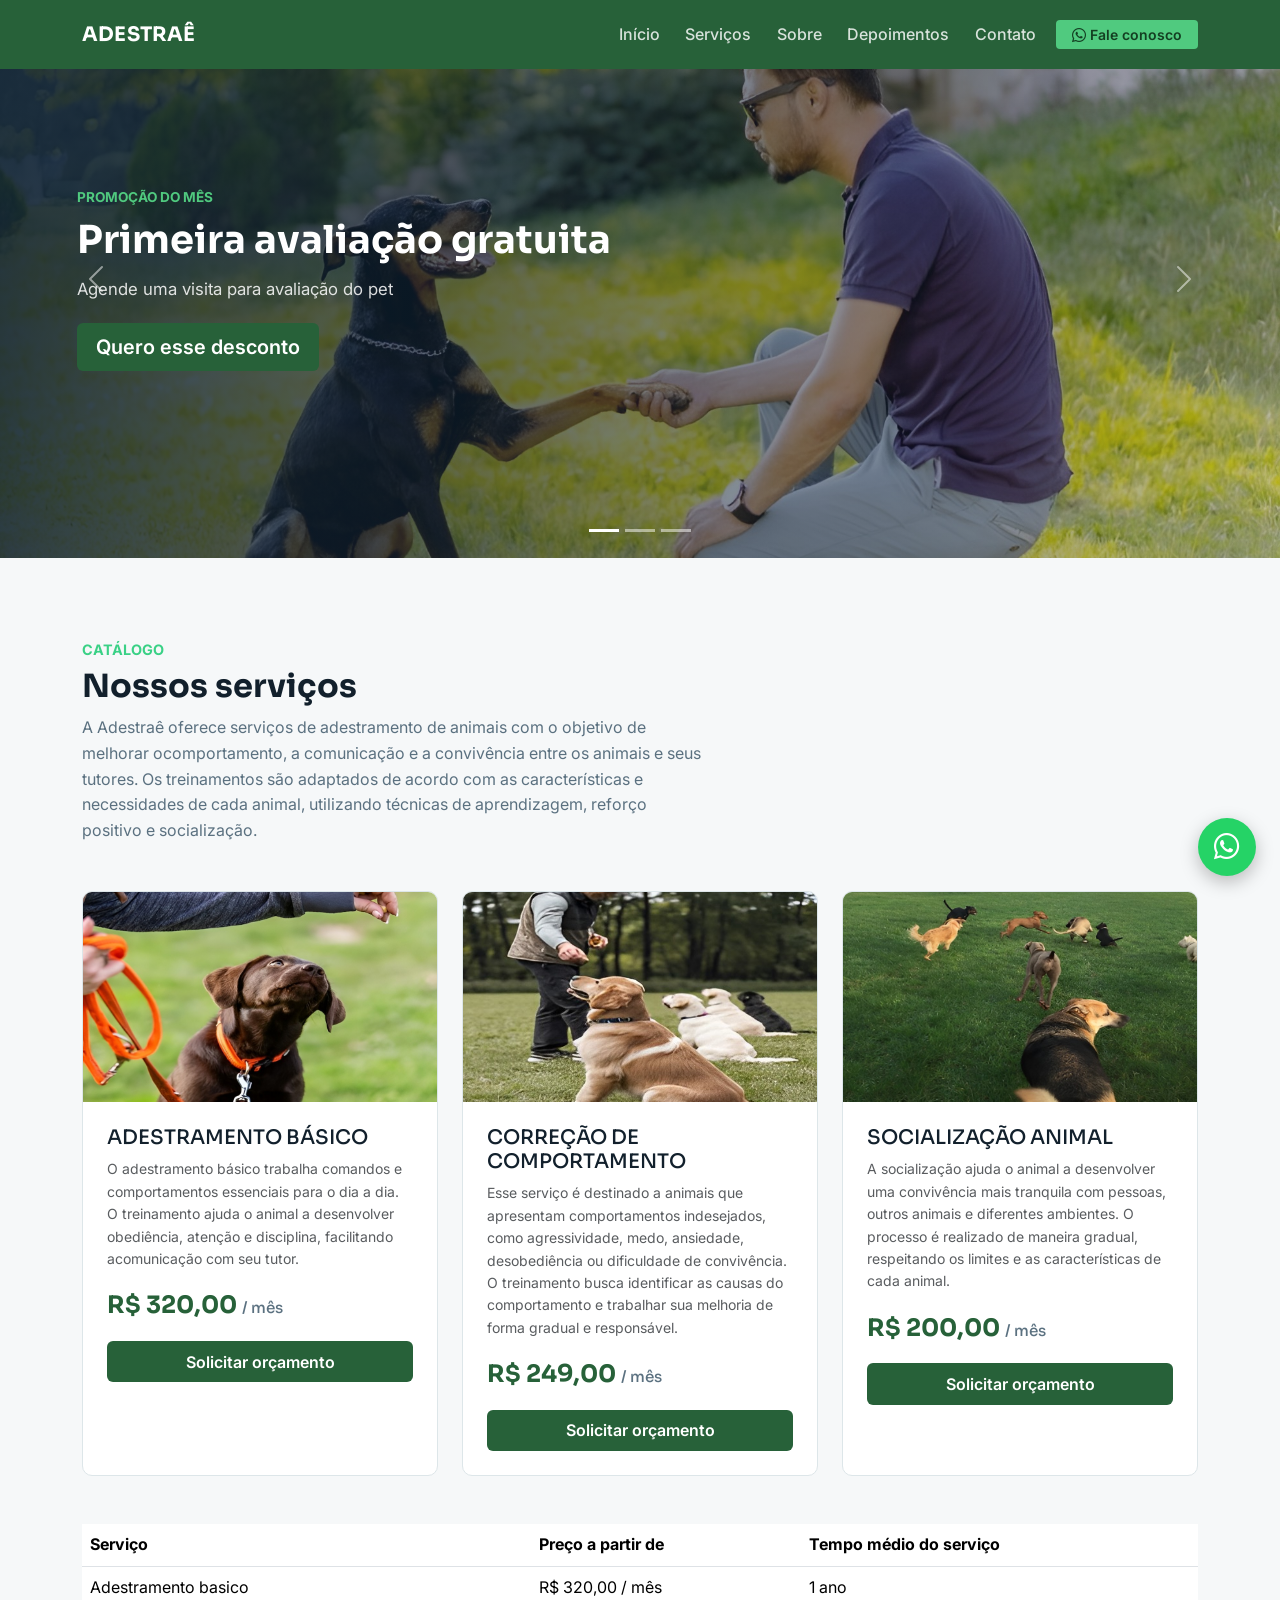
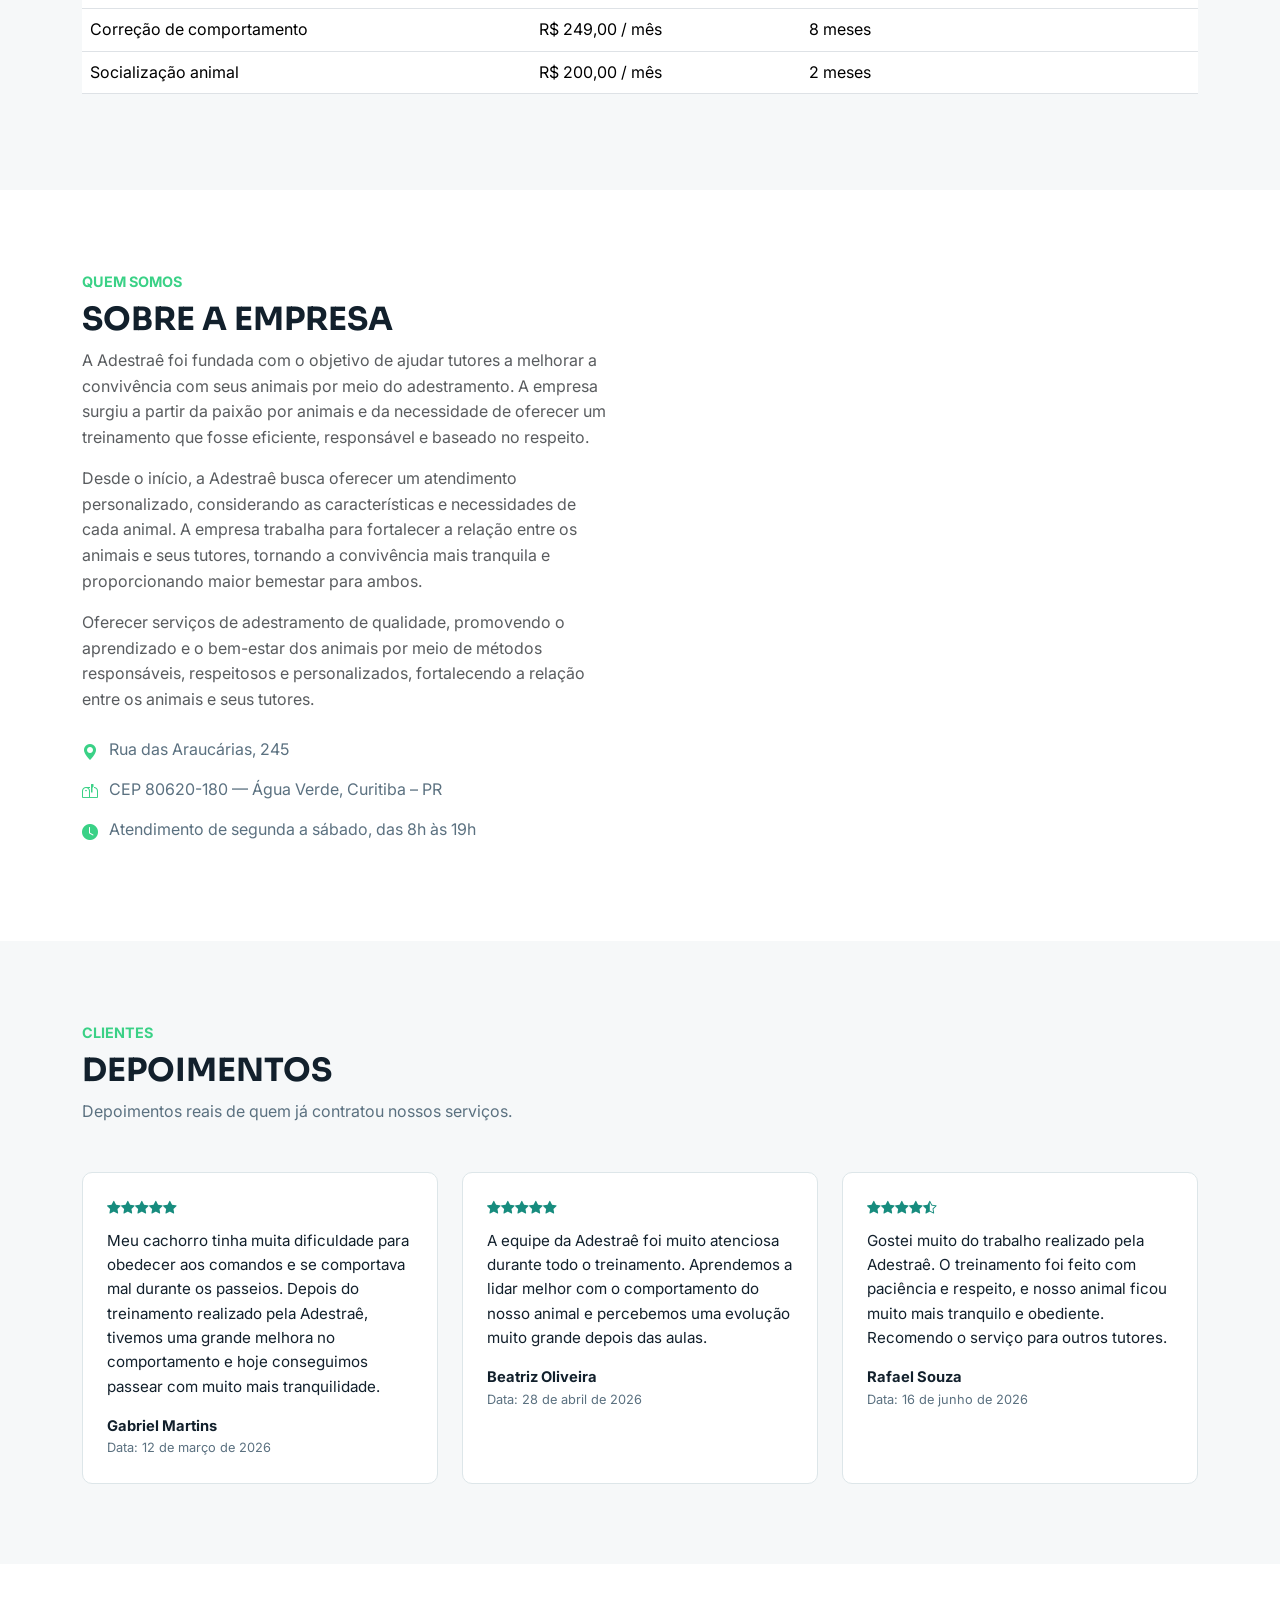
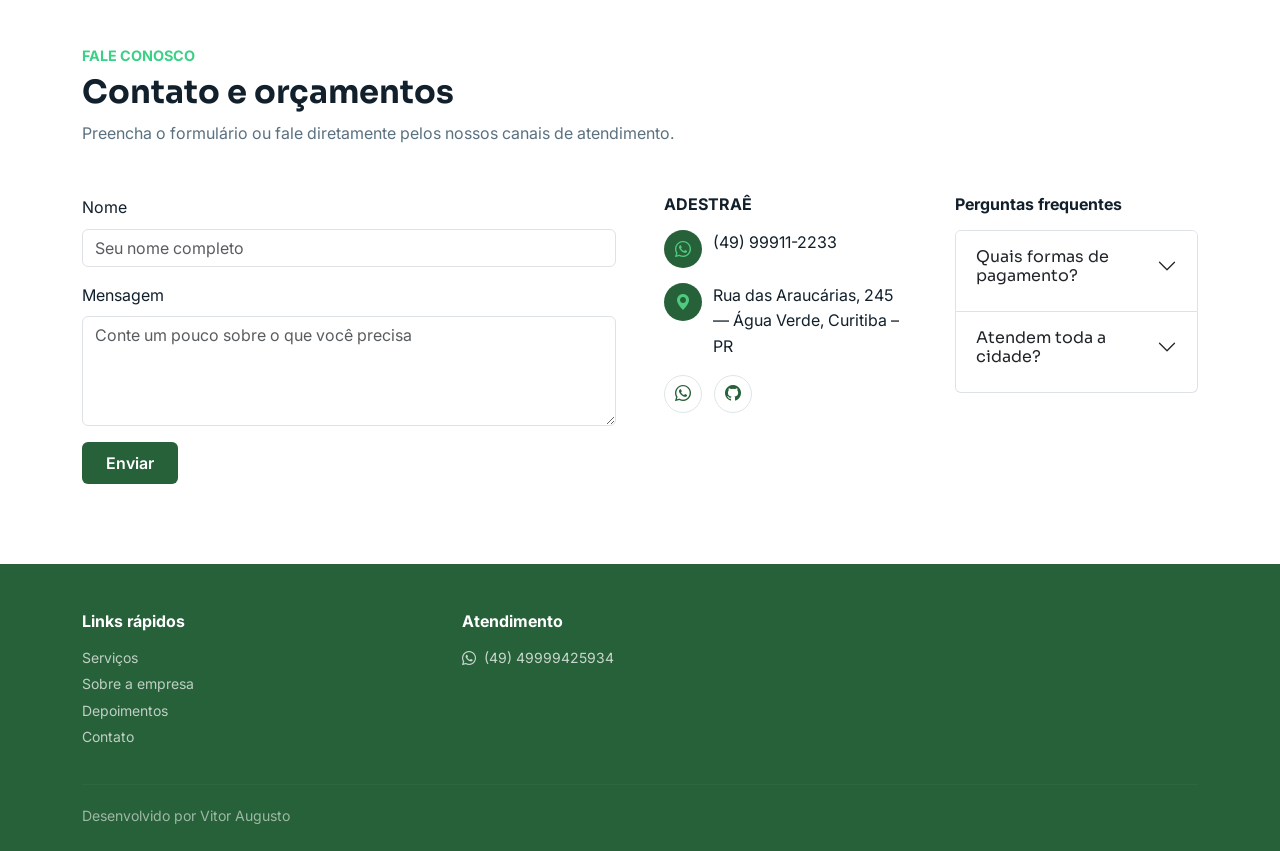
==== commit cb89b98a: "ajuste telefone no rodapé" ====
--- a/index.html
+++ b/index.html
@@ -311,7 +311,7 @@
       </div>
       <div class="col-md-4">
         <h6>Atendimento</h6>
-        <p class="small mb-1"><i class="bi bi-whatsapp me-2"></i>(49) 99911-2233</p>
+        <p class="small mb-1"><i class="bi bi-whatsapp me-2"></i>(49) 49999425934</p>
       </div>
     </div>
     <hr>
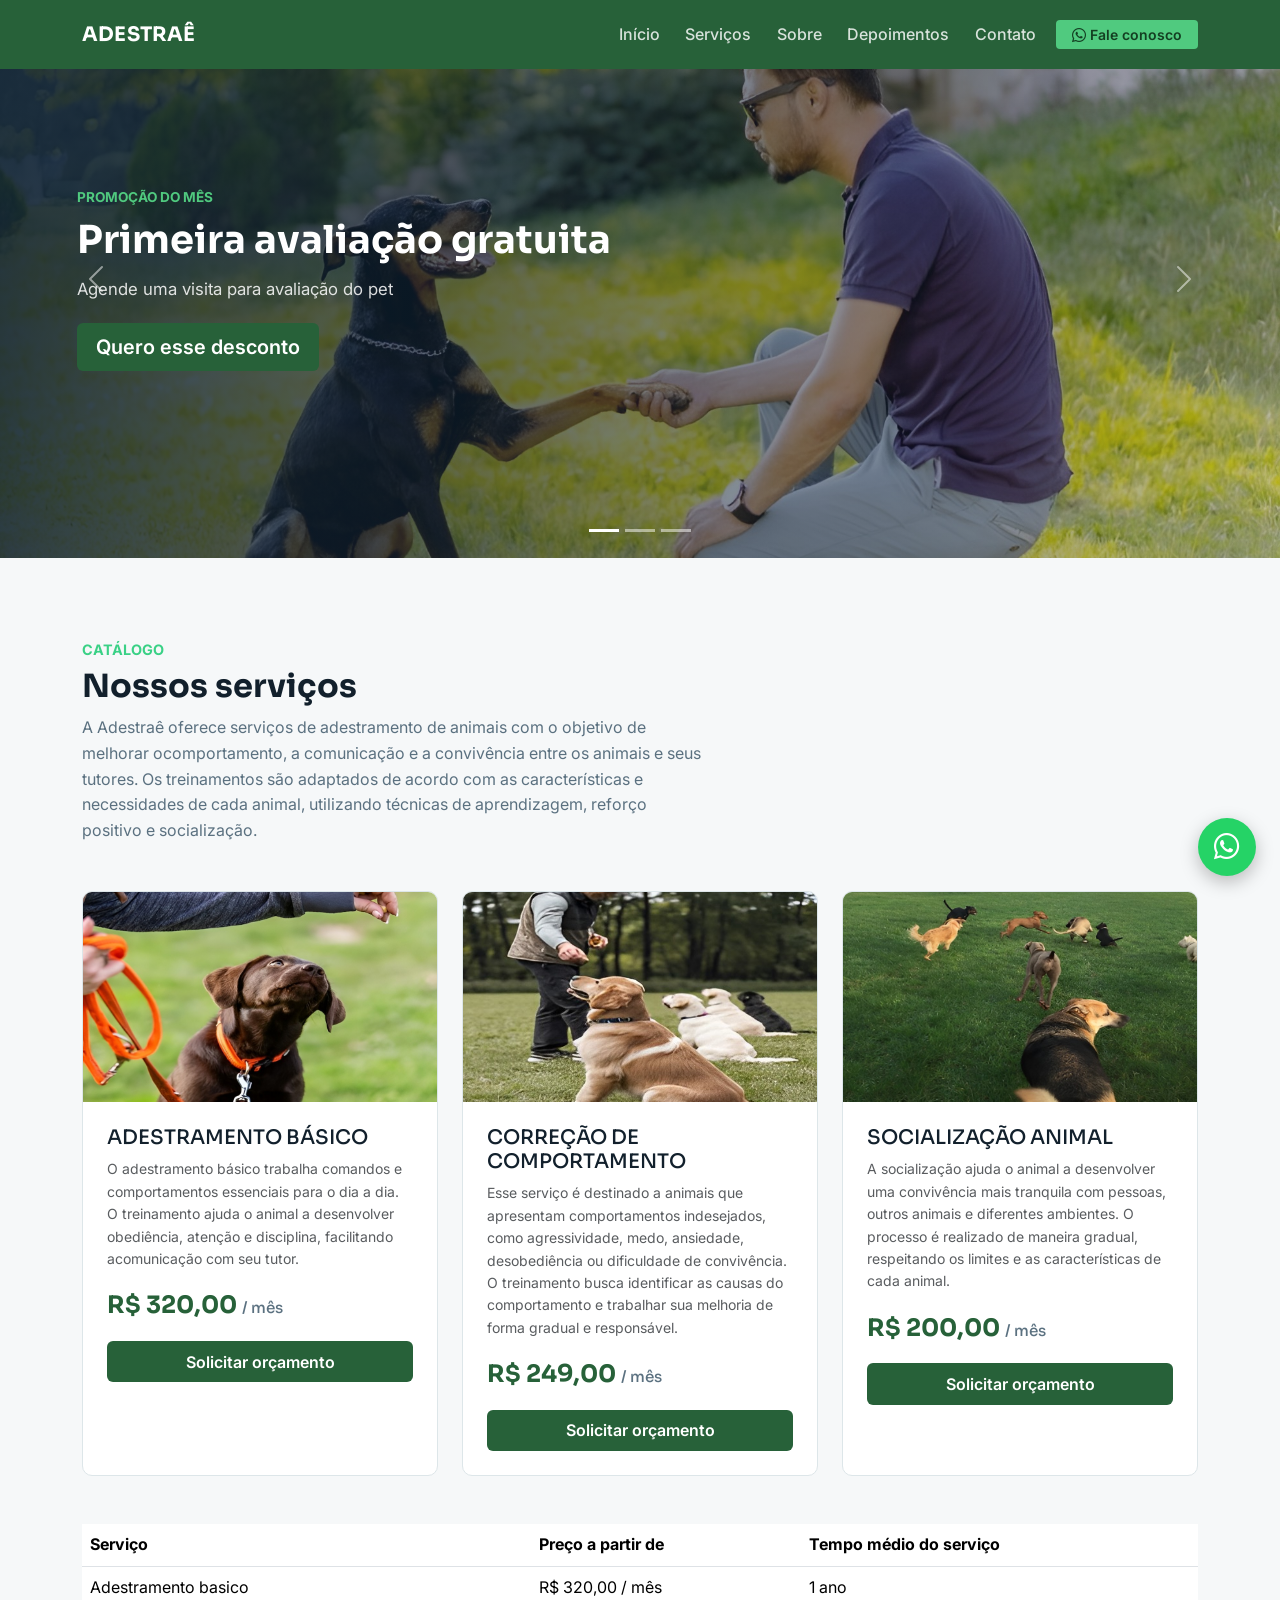
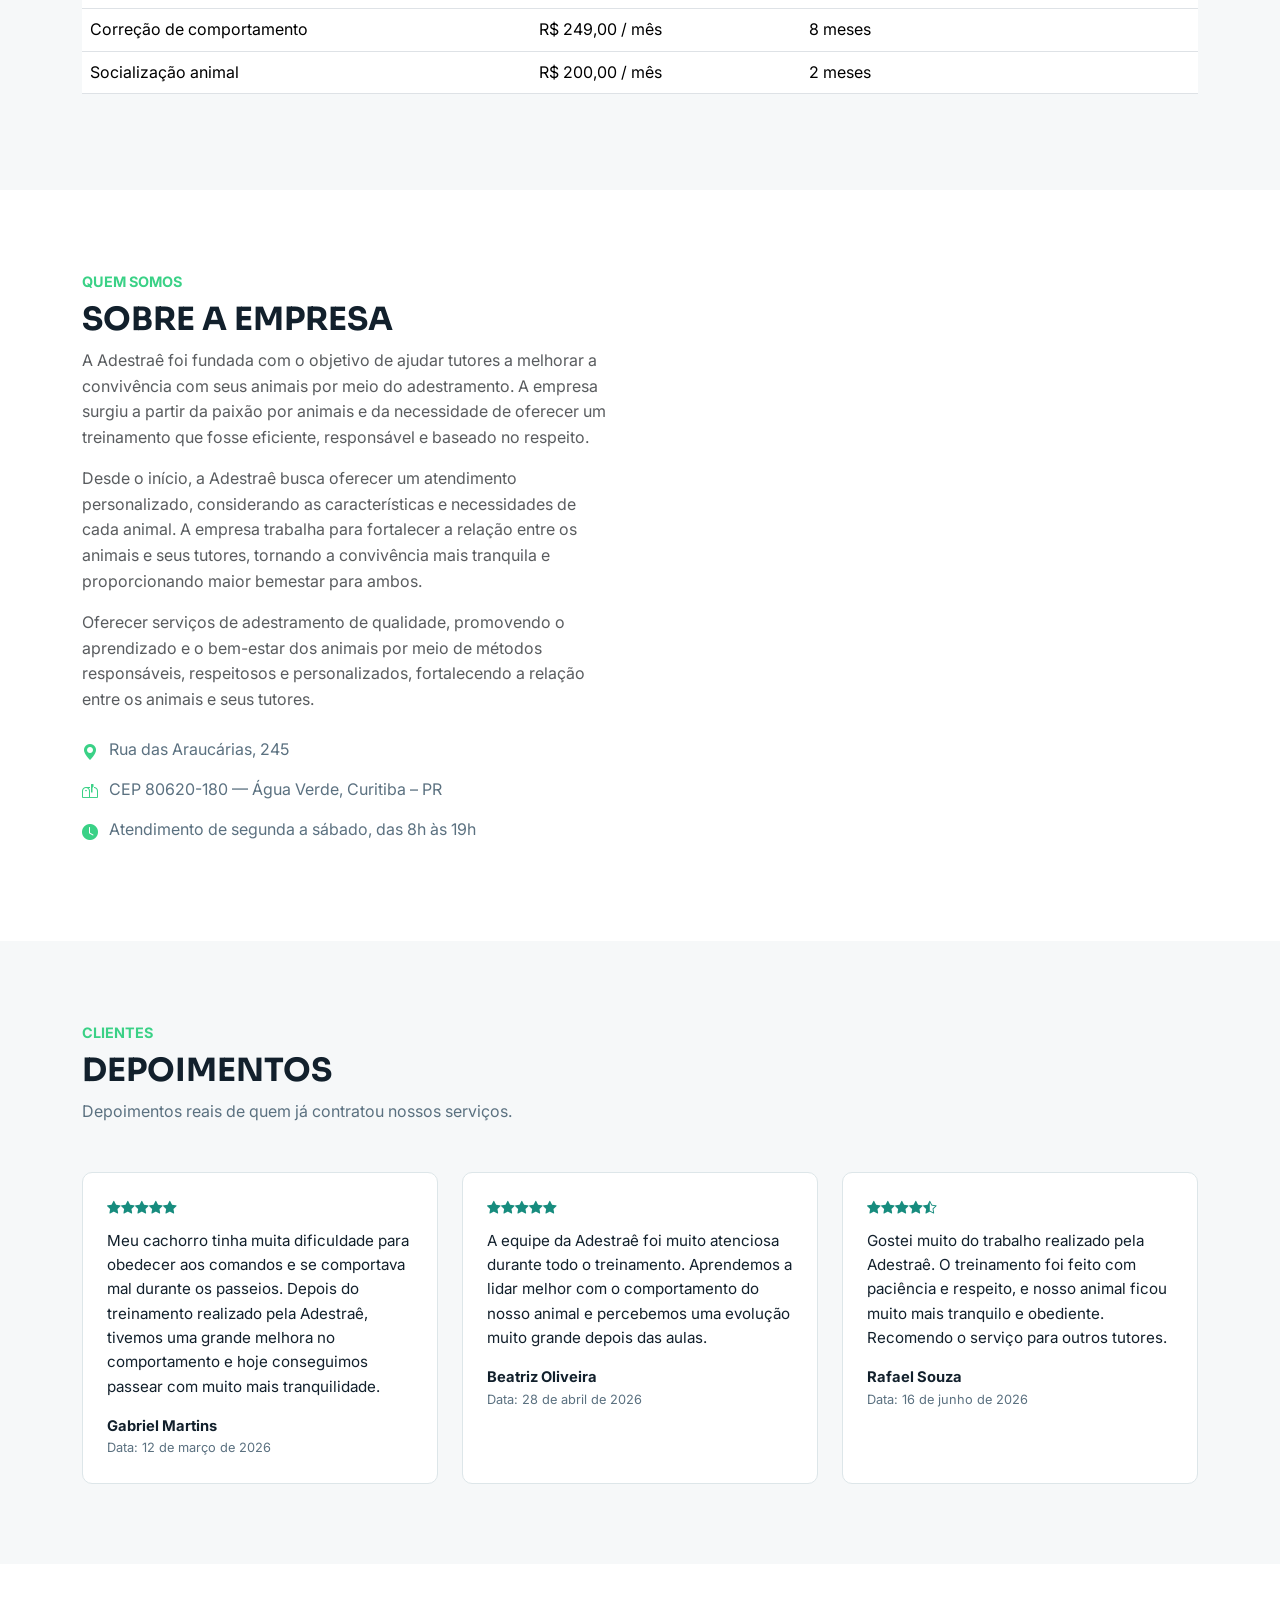
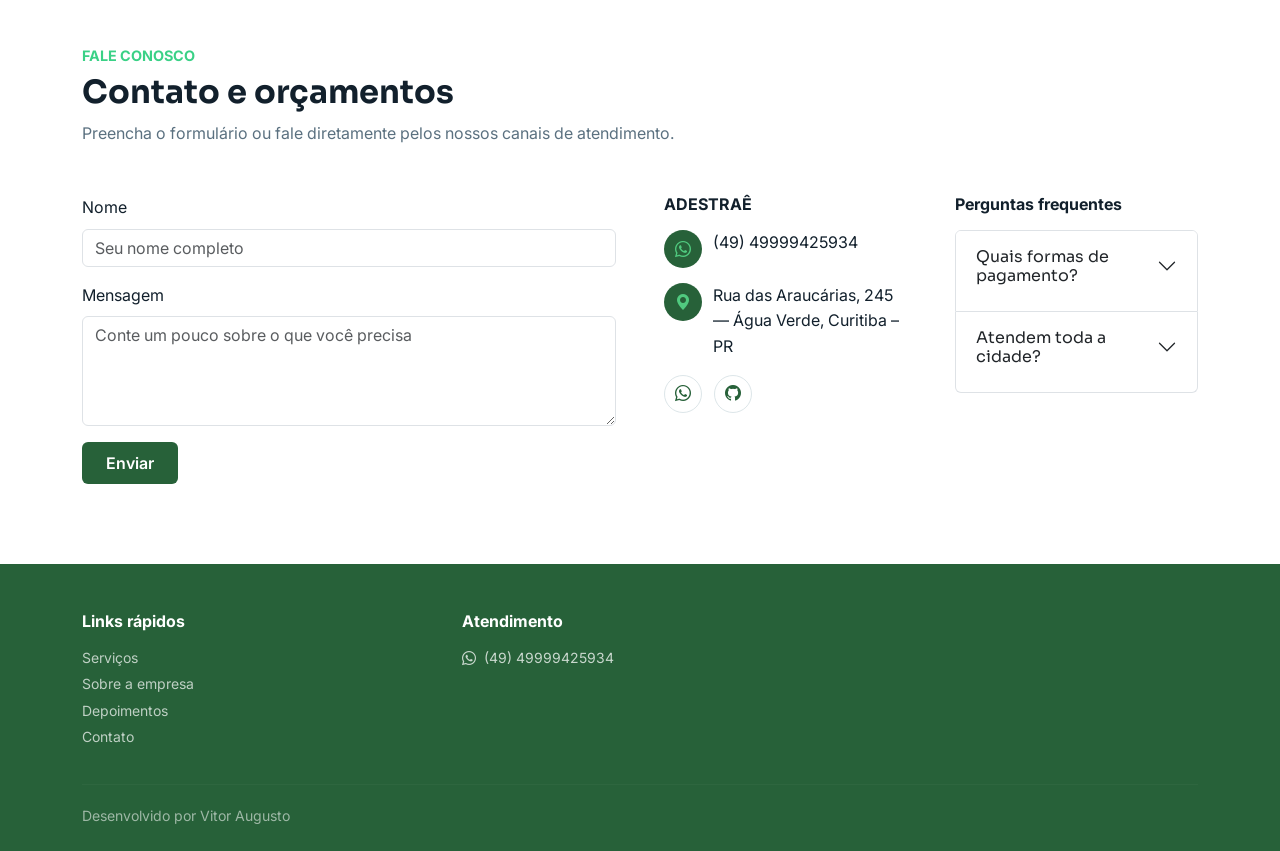
==== commit 0d627b9d: "contact number" ====
--- a/index.html
+++ b/index.html
@@ -258,7 +258,7 @@
       <div class="col-lg-3">
         <h6 class="fw-bold mb-3">ADESTRAÊ</h6>
         <ul class="list-unstyled ct-contact-info">
-          <li><i class="bi bi-whatsapp"></i><span>(49) 99911-2233</span></li>
+          <li><i class="bi bi-whatsapp"></i><span>(49) 49999425934</span></li>
           <li><i class="bi bi-geo-alt-fill"></i><span>Rua das Araucárias, 245 — Água Verde, Curitiba – PR</span></li>
         </ul>
         <div class="ct-social mt-3">
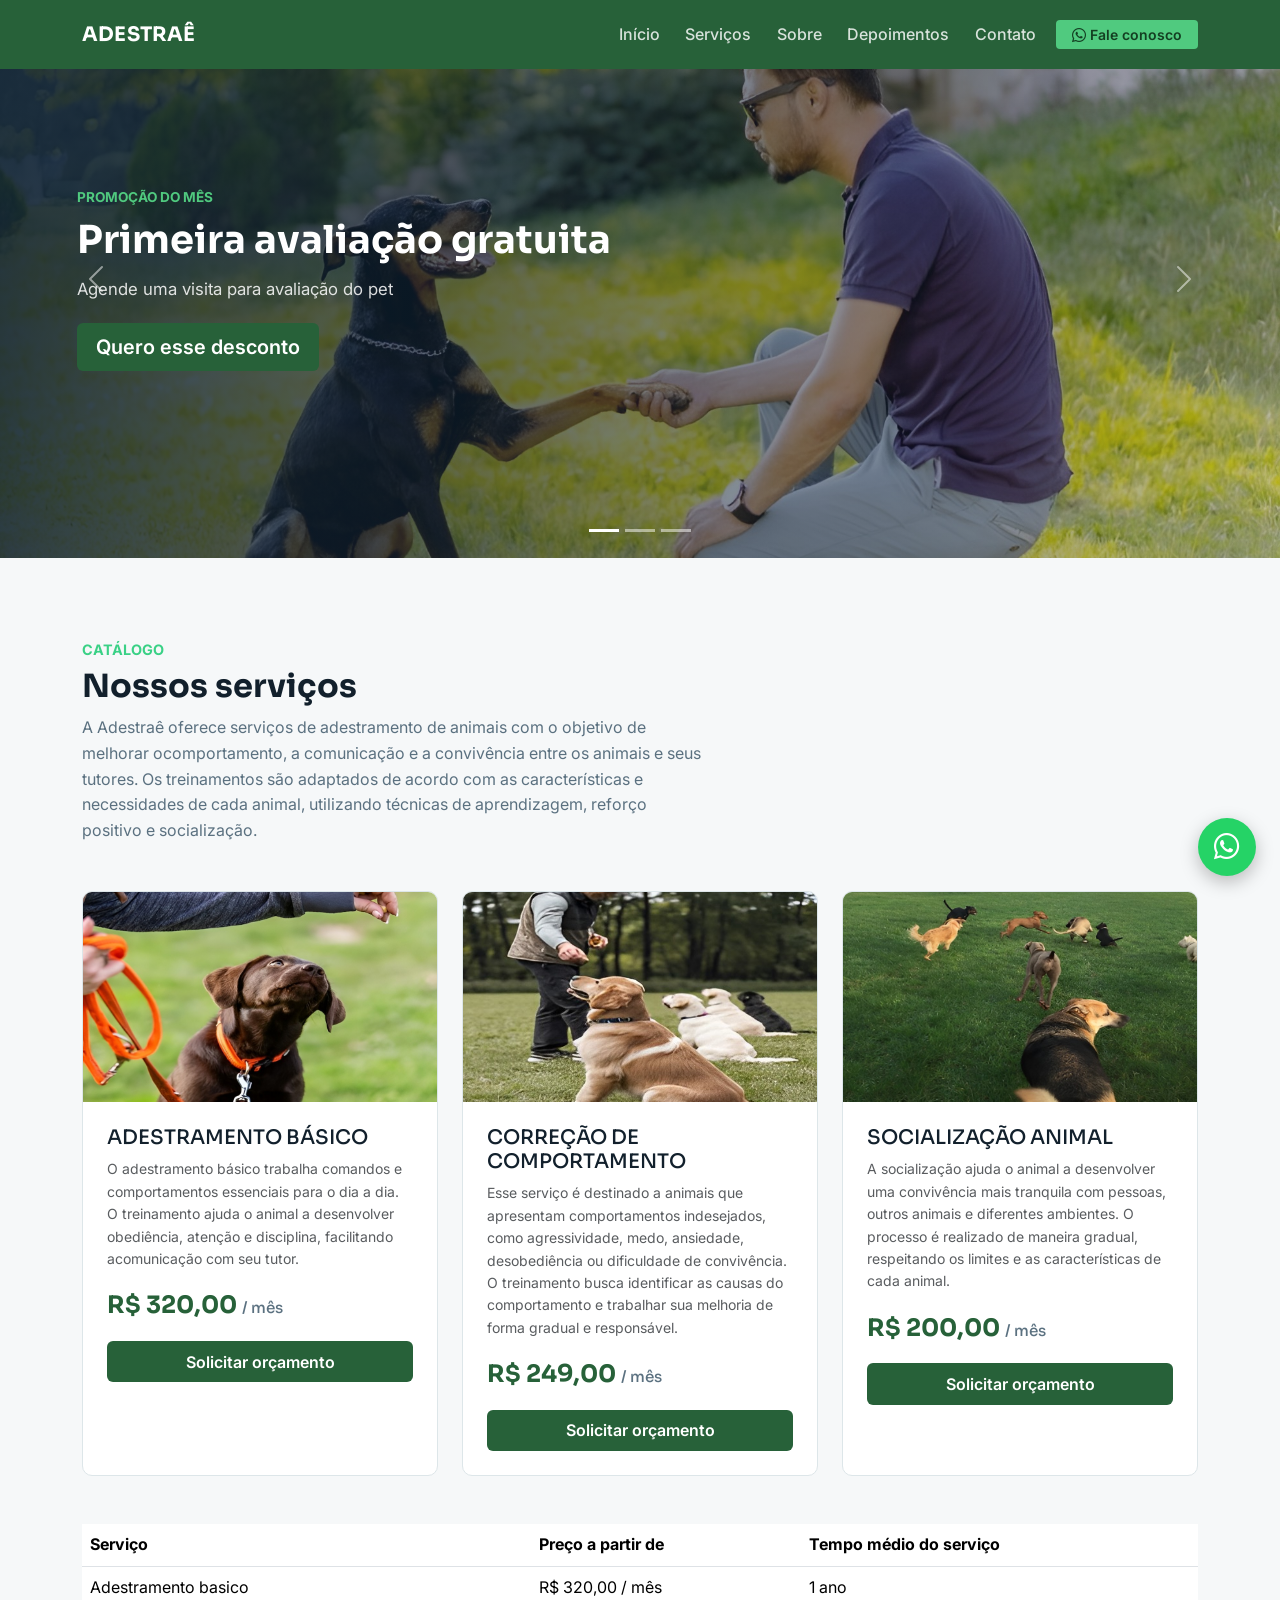
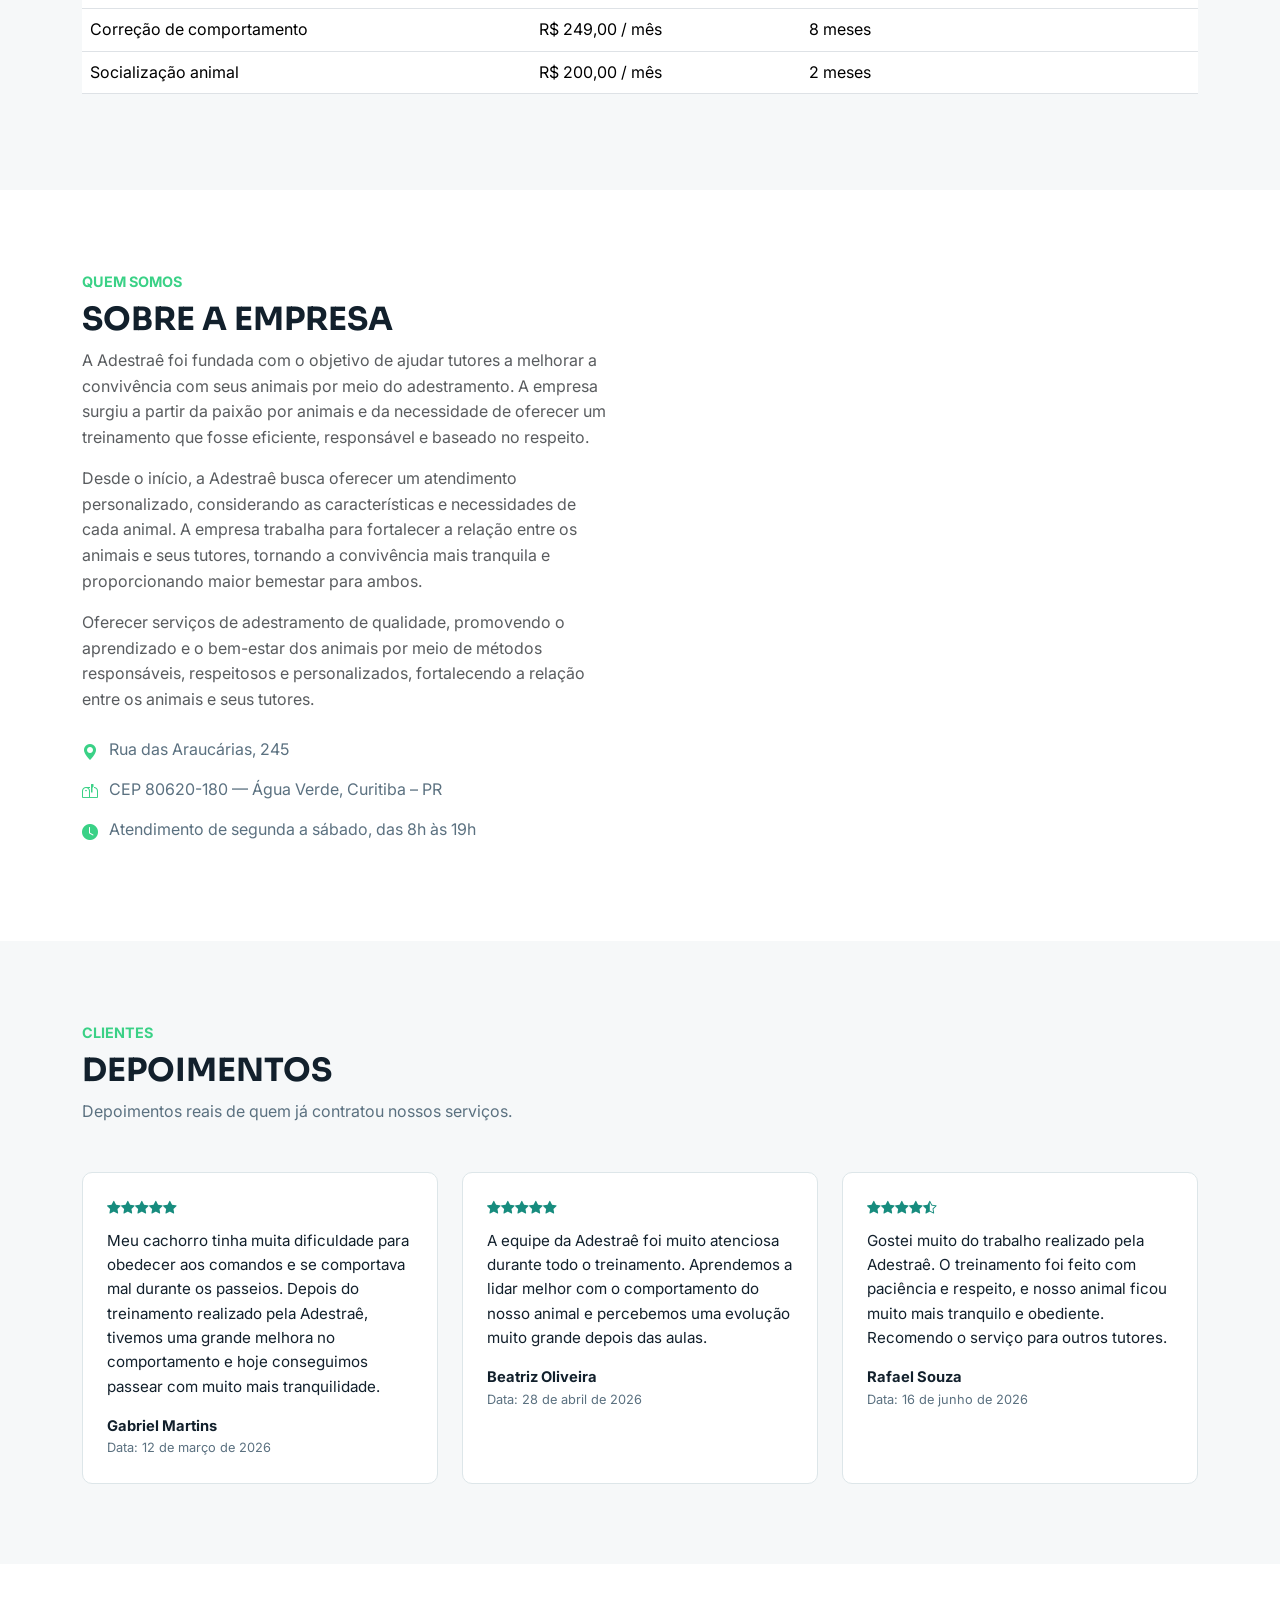
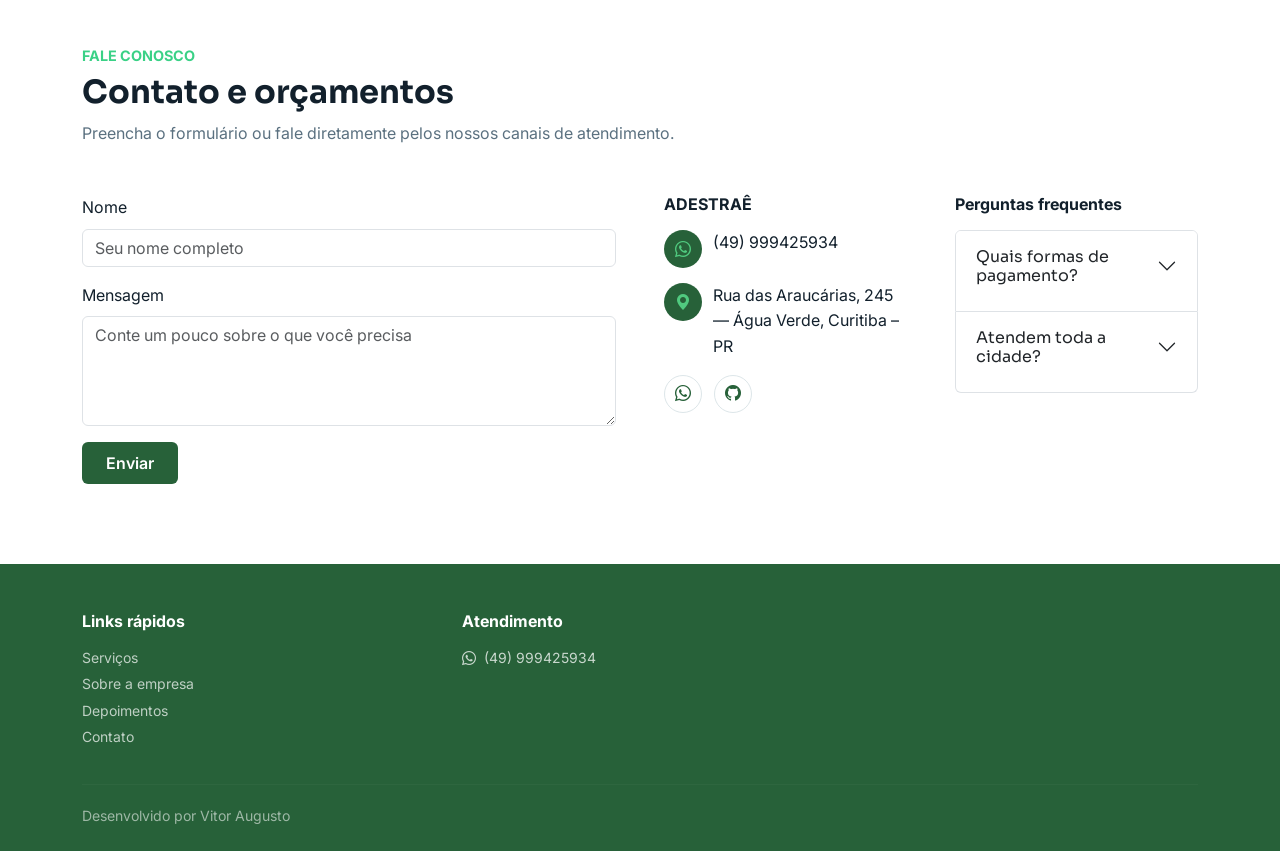
==== commit beac3b58: "atualizado contact number index" ====
--- a/index.html
+++ b/index.html
@@ -258,7 +258,7 @@
       <div class="col-lg-3">
         <h6 class="fw-bold mb-3">ADESTRAÊ</h6>
         <ul class="list-unstyled ct-contact-info">
-          <li><i class="bi bi-whatsapp"></i><span>(49) 49999425934</span></li>
+          <li><i class="bi bi-whatsapp"></i><span>(49) 999425934</span></li>
           <li><i class="bi bi-geo-alt-fill"></i><span>Rua das Araucárias, 245 — Água Verde, Curitiba – PR</span></li>
         </ul>
         <div class="ct-social mt-3">
@@ -311,7 +311,7 @@
       </div>
       <div class="col-md-4">
         <h6>Atendimento</h6>
-        <p class="small mb-1"><i class="bi bi-whatsapp me-2"></i>(49) 49999425934</p>
+        <p class="small mb-1"><i class="bi bi-whatsapp me-2"></i>(49) 999425934</p>
       </div>
     </div>
     <hr>
